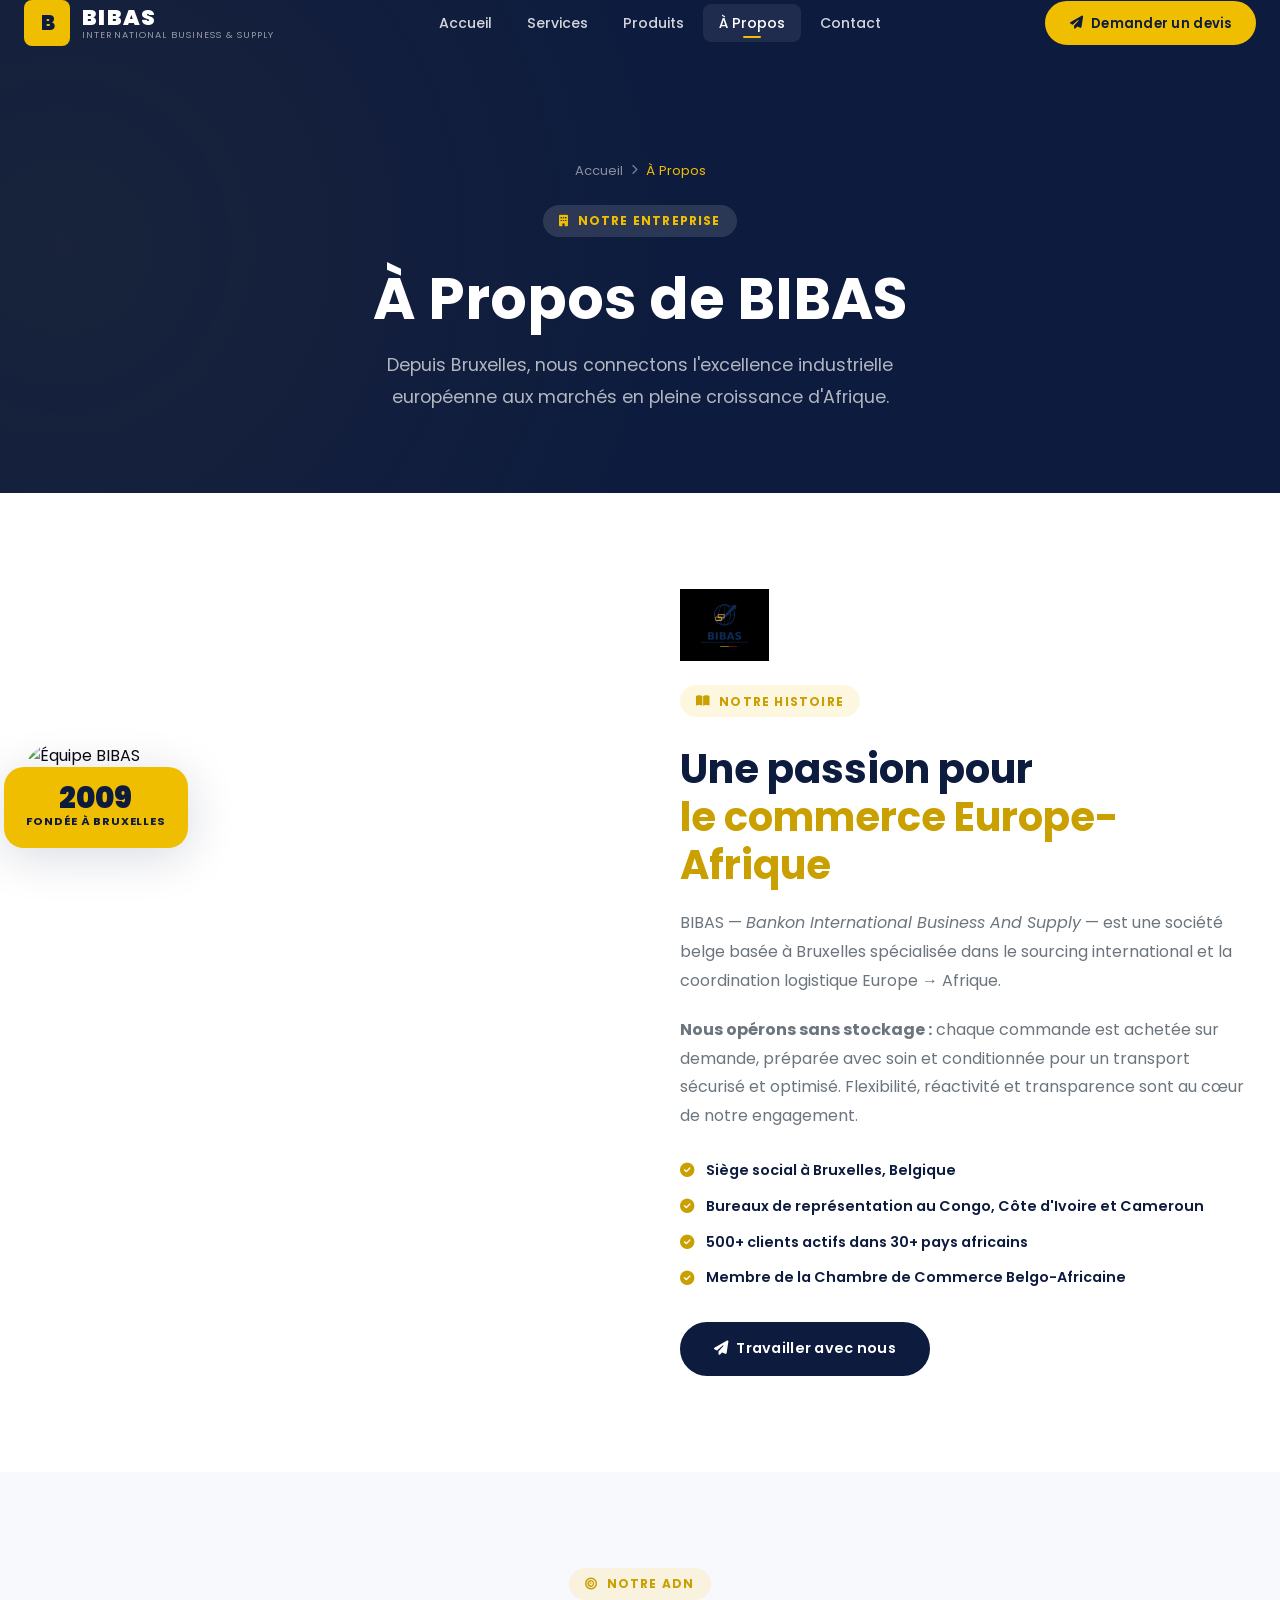
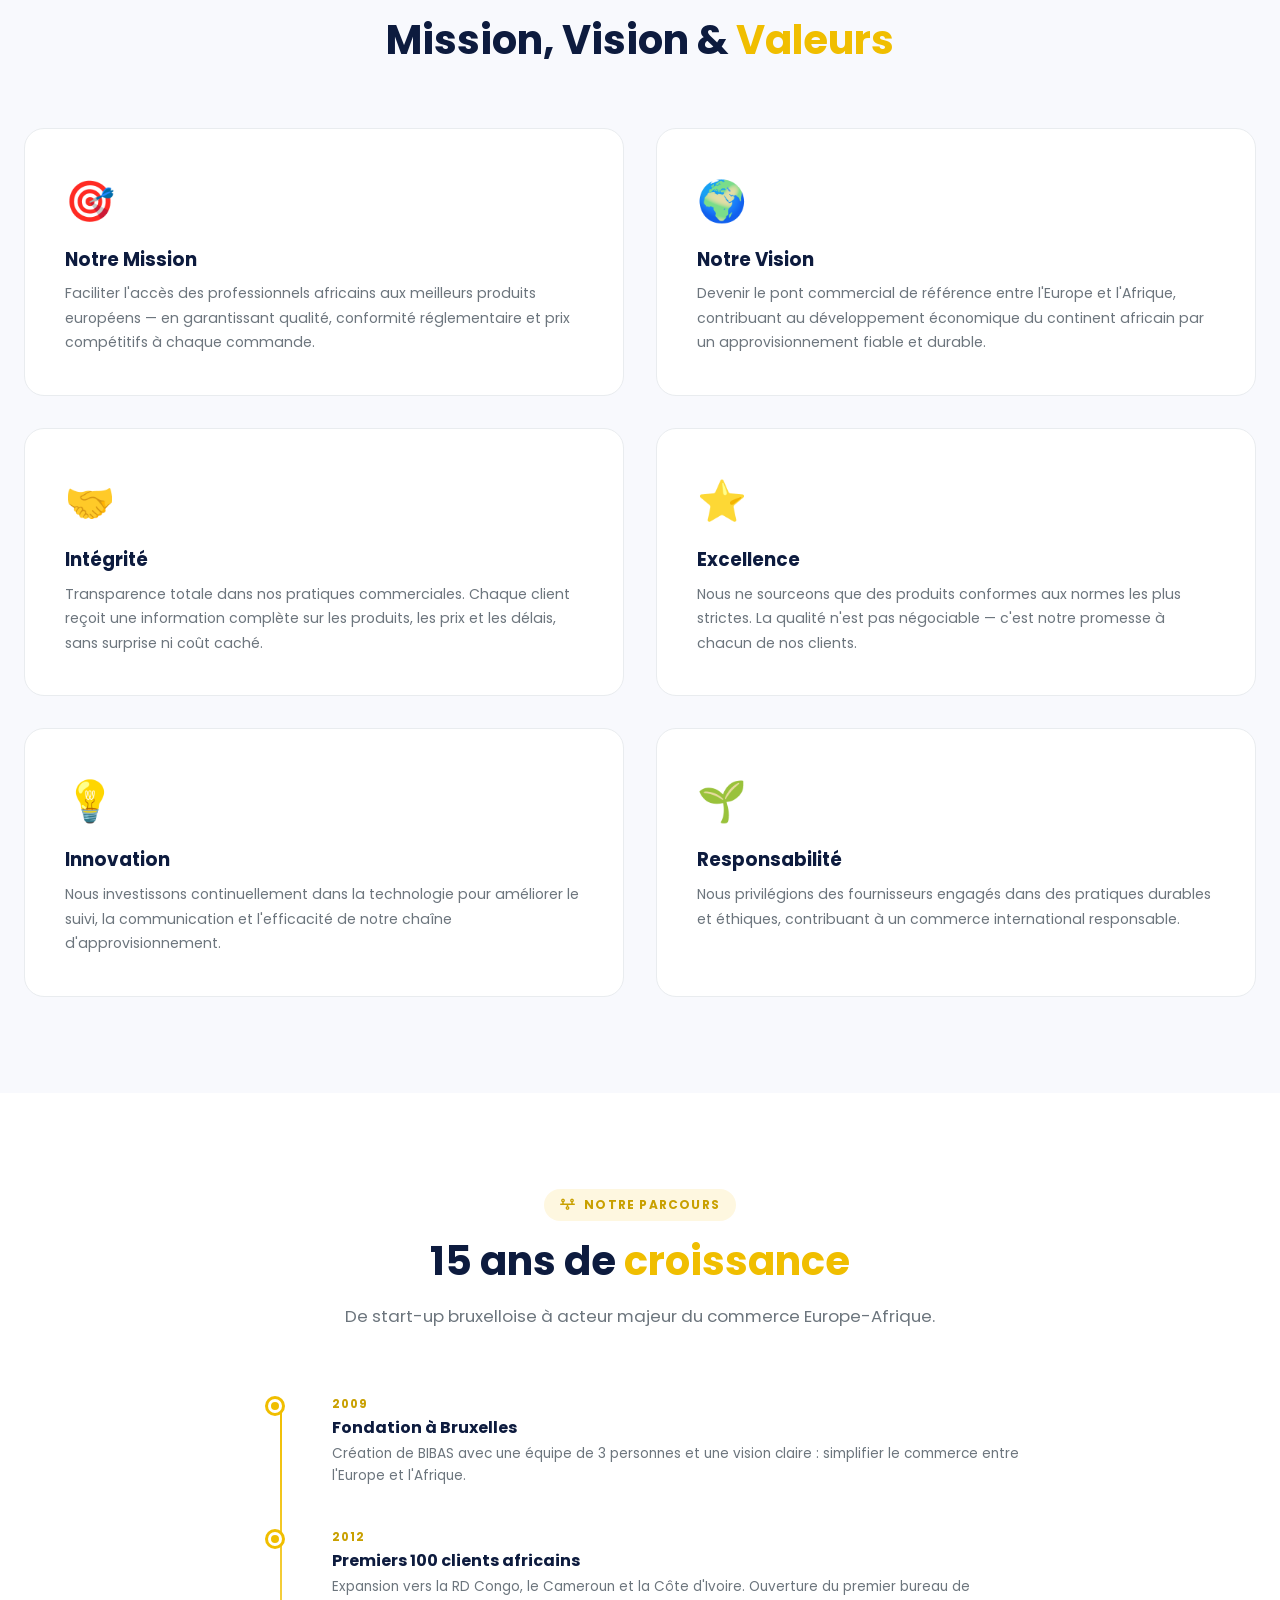
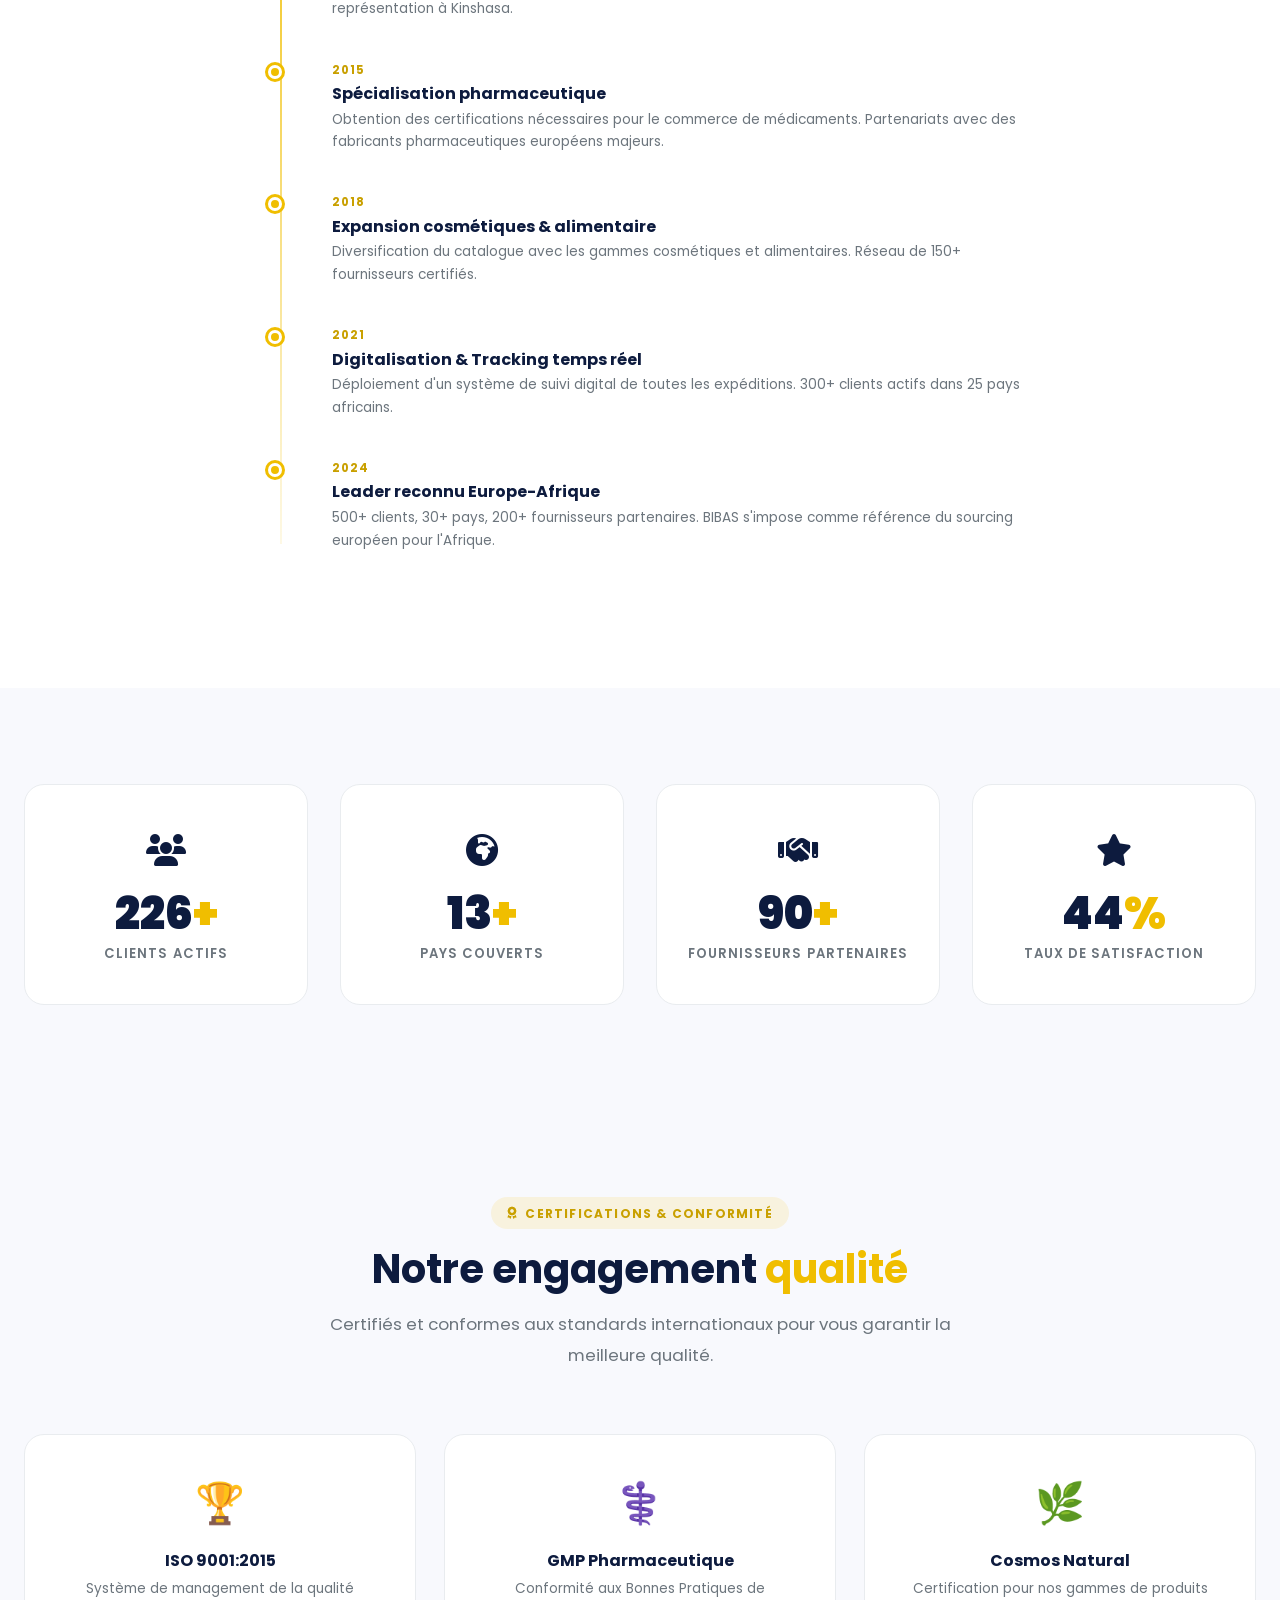
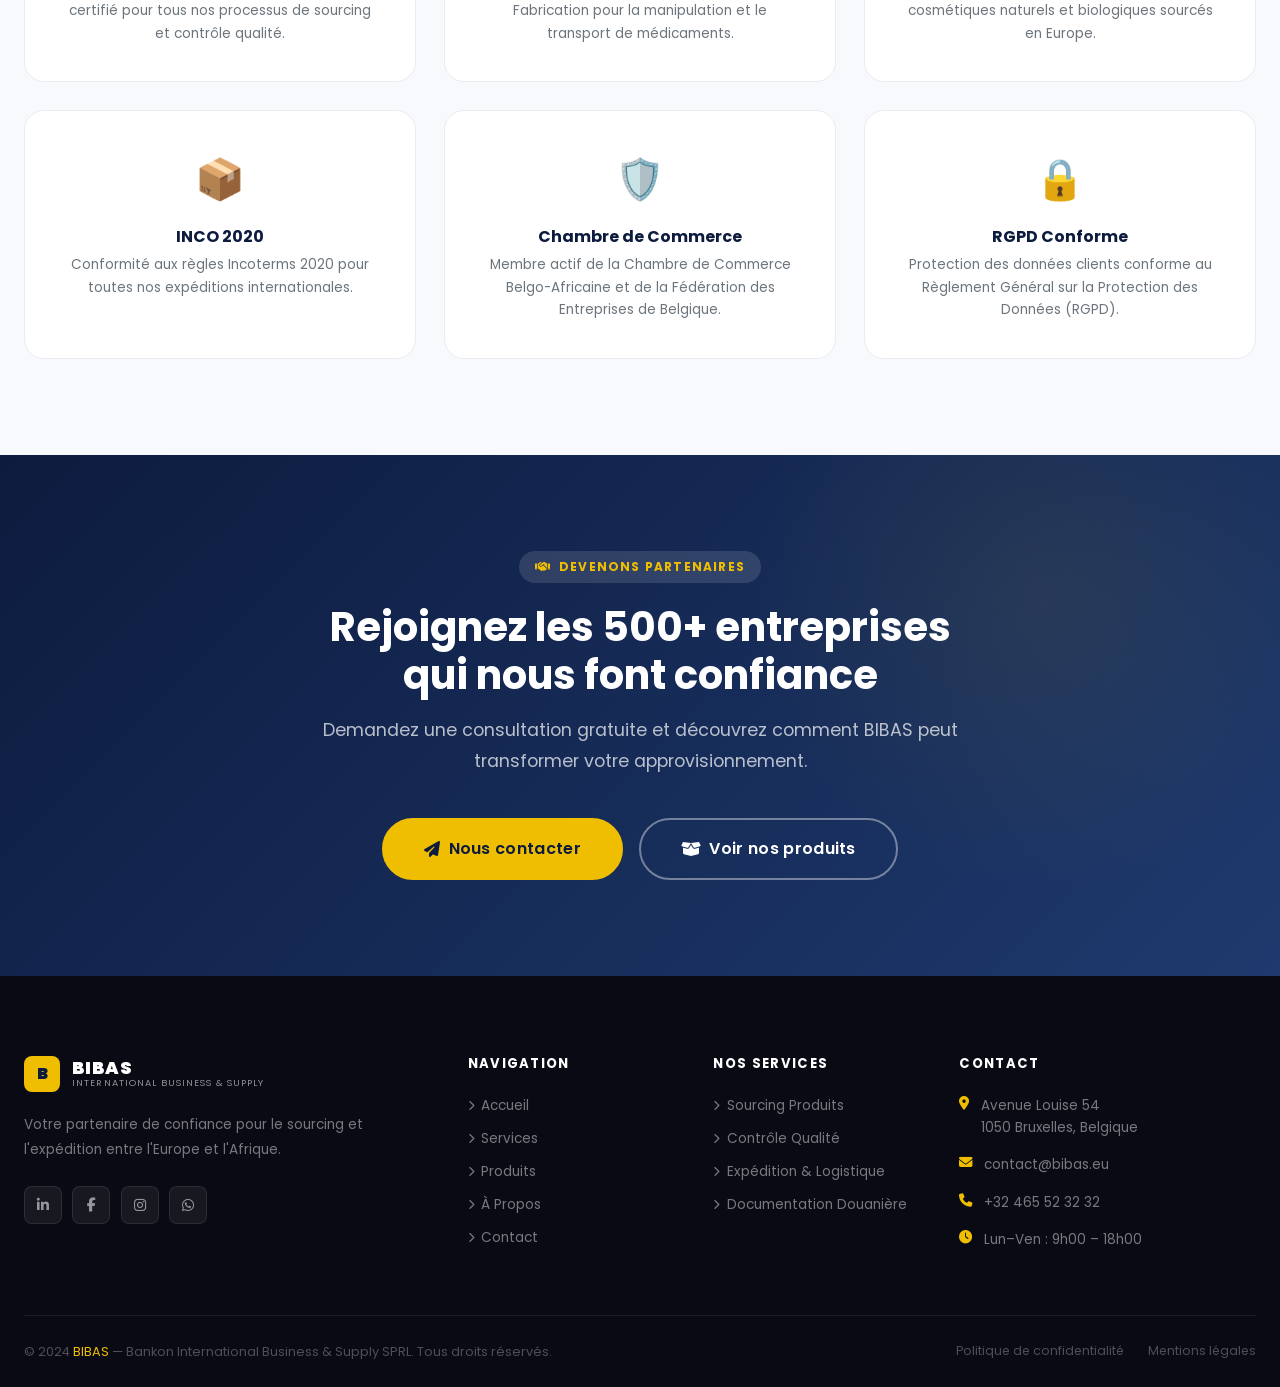
==== a-propos.html @ 417f0d72 "Initial commit" ====
﻿<!DOCTYPE html>
<html lang="fr">
<head>
  <meta charset="UTF-8">
  <meta name="viewport" content="width=device-width, initial-scale=1.0">
  <meta name="description" content="À propos de BIBAS — Notre histoire, notre mission et notre équipe basée à Bruxelles, Belgique.">
  <title>À Propos — BIBAS International Business & Supply</title>
  <link rel="preconnect" href="https://fonts.googleapis.com">
  <link rel="preconnect" href="https://fonts.gstatic.com" crossorigin>
  <link href="https://fonts.googleapis.com/css2?family=Poppins:wght@300;400;500;600;700;800;900&display=swap" rel="stylesheet">
  <link rel="stylesheet" href="https://cdnjs.cloudflare.com/ajax/libs/font-awesome/6.5.0/css/all.min.css">
  <link rel="stylesheet" href="css/style.css">
  <style>
    .timeline {
      position: relative;
      padding-left: 3rem;
      max-width: 760px;
      margin: 0 auto;
    }
    .timeline::before {
      content: '';
      position: absolute;
      left: 20px;
      top: 8px;
      bottom: 8px;
      width: 2px;
      background: linear-gradient(to bottom, var(--yellow), rgba(240,190,0,0.1));
    }
    .tl-item {
      position: relative;
      margin-bottom: 2.5rem;
      padding-left: 1.5rem;
    }
    .tl-dot {
      position: absolute;
      left: -2.5rem;
      top: 4px;
      width: 14px; height: 14px;
      background: var(--yellow);
      border: 3px solid var(--white);
      border-radius: 50%;
      box-shadow: 0 0 0 3px var(--yellow);
    }
    .tl-year {
      font-size: 0.72rem;
      font-weight: 700;
      text-transform: uppercase;
      letter-spacing: 0.1em;
      color: var(--yellow-dark);
      margin-bottom: 0.3rem;
    }
    .tl-item h4 { font-size: 1rem; margin-bottom: 0.35rem; }
    .tl-item p { font-size: 0.85rem; line-height: 1.65; }

    .mission-grid {
      display: grid;
      grid-template-columns: 1fr 1fr;
      gap: 2rem;
    }

    .mission-card {
      background: var(--white);
      border-radius: var(--radius-lg);
      padding: 2.5rem;
      border: 1.5px solid var(--gray-200);
      transition: var(--transition);
    }
    .mission-card:hover { transform: translateY(-5px); box-shadow: var(--shadow-md); border-color: transparent; }
    .mission-icon { font-size: 2.5rem; margin-bottom: 1rem; }
    .mission-card h3 { font-size: 1.15rem; margin-bottom: 0.65rem; }
    .mission-card p { font-size: 0.88rem; line-height: 1.75; }

    @media (max-width: 768px) {
      .mission-grid { grid-template-columns: 1fr; }
      .timeline { padding-left: 2rem; }
    }
  </style>
</head>
<body>

  <!-- HEADER -->
  <header class="header scrolled" id="header">
    <div class="container">
      <div class="header-inner">
        <a href="index.html" class="logo">
          <div class="logo-mark">B</div>
          <div class="logo-text">
            <span class="logo-name">BIBAS</span>
            <span class="logo-tagline">International Business & Supply</span>
          </div>
        </a>
        <nav class="nav">
          <a href="index.html" class="nav-link">Accueil</a>
          <a href="services.html" class="nav-link">Services</a>
          <a href="produits.html" class="nav-link">Produits</a>
          <a href="a-propos.html" class="nav-link active">À Propos</a>
          <a href="contact.html" class="nav-link">Contact</a>
        </nav>
        <div class="nav-actions">
          <a href="contact.html" class="btn btn-primary btn-sm"><i class="fa-solid fa-paper-plane"></i> Demander un devis</a>
          <button class="menu-toggle" id="menuToggle"><span></span><span></span><span></span></button>
        </div>
      </div>
    </div>
  </header>

  <div class="mobile-nav" id="mobileNav">
    <a href="index.html" class="nav-link">Accueil</a>
    <a href="services.html" class="nav-link">Services</a>
    <a href="produits.html" class="nav-link">Produits</a>
    <a href="a-propos.html" class="nav-link active">À Propos</a>
    <a href="contact.html" class="nav-link">Contact</a>
    <a href="contact.html" class="btn btn-primary"><i class="fa-solid fa-paper-plane"></i> Demander un devis</a>
  </div>

  <!-- PAGE HERO -->
  <section class="page-hero">
    <div class="page-hero-grad"></div>
    <div class="container">
      <div class="page-hero-content">
        <div class="breadcrumb">
          <a href="index.html">Accueil</a>
          <i class="fa-solid fa-chevron-right" style="font-size:0.65rem"></i>
          <span class="cur">À Propos</span>
        </div>
        <div class="section-tag light"><i class="fa-solid fa-building"></i> Notre entreprise</div>
        <h1 style="margin-top:0.75rem">À Propos de BIBAS</h1>
        <p class="lead">Depuis Bruxelles, nous connectons l'excellence industrielle européenne aux marchés en pleine croissance d'Afrique.</p>
      </div>
    </div>
  </section>

  <!-- ═══ STORY ════════════════════════════ -->
  <section class="section">
    <div class="container">
      <div class="about-story-grid">

        <div class="about-img-wrap fade-in" style="display:block">
          <img src="https://images.unsplash.com/photo-1600880292203-757bb62b4baf?w=800&q=80&auto=format&fit=crop" alt="Équipe BIBAS">
          <div class="about-badge">
            <div class="ab-val">2009</div>
            <div class="ab-lbl">Fondée à Bruxelles</div>
          </div>
        </div>

        <div>
          <img src="photo/logo_bibas_blue.jpeg" alt="Logo BIBAS" style="height:72px; width:auto; object-fit:contain; margin-bottom:1.5rem;">
          <div class="section-tag"><i class="fa-solid fa-book-open"></i> Notre Histoire</div>
          <h2 style="margin-top:0.75rem">Une passion pour<br><span style="color:var(--yellow-dark)">le commerce Europe-Afrique</span></h2>
          <p style="margin:1.25rem 0;">BIBAS — <em>Bankon International Business And Supply</em> — est une société belge basée à Bruxelles spécialisée dans le sourcing international et la coordination logistique Europe → Afrique.</p>
          <p style="margin-bottom:1.75rem;"><strong>Nous opérons sans stockage :</strong> chaque commande est achetée sur demande, préparée avec soin et conditionnée pour un transport sécurisé et optimisé. Flexibilité, réactivité et transparence sont au cœur de notre engagement.</p>

          <div class="about-checks">
            <div class="about-check"><i class="fa-solid fa-circle-check"></i> Siège social à Bruxelles, Belgique</div>
            <div class="about-check"><i class="fa-solid fa-circle-check"></i> Bureaux de représentation au Congo, Côte d'Ivoire et Cameroun</div>
            <div class="about-check"><i class="fa-solid fa-circle-check"></i> 500+ clients actifs dans 30+ pays africains</div>
            <div class="about-check"><i class="fa-solid fa-circle-check"></i> Membre de la Chambre de Commerce Belgo-Africaine</div>
          </div>

          <div style="margin-top:2rem">
            <a href="contact.html" class="btn btn-secondary">
              <i class="fa-solid fa-paper-plane"></i> Travailler avec nous
            </a>
          </div>
        </div>

      </div>
    </div>
  </section>

  <!-- ═══ MISSION / VISION / VALEURS ═══════ -->
  <section class="section bg-off-white">
    <div class="container">
      <div class="section-header">
        <div class="section-tag"><i class="fa-solid fa-bullseye"></i> Notre ADN</div>
        <h2 class="section-title">Mission, Vision & <span class="accent">Valeurs</span></h2>
      </div>

      <div class="mission-grid">
        <div class="mission-card fade-in">
          <div class="mission-icon">🎯</div>
          <h3>Notre Mission</h3>
          <p>Faciliter l'accès des professionnels africains aux meilleurs produits européens — en garantissant qualité, conformité réglementaire et prix compétitifs à chaque commande.</p>
        </div>
        <div class="mission-card fade-in fade-in-d1">
          <div class="mission-icon">🌍</div>
          <h3>Notre Vision</h3>
          <p>Devenir le pont commercial de référence entre l'Europe et l'Afrique, contribuant au développement économique du continent africain par un approvisionnement fiable et durable.</p>
        </div>
        <div class="mission-card fade-in">
          <div class="mission-icon">🤝</div>
          <h3>Intégrité</h3>
          <p>Transparence totale dans nos pratiques commerciales. Chaque client reçoit une information complète sur les produits, les prix et les délais, sans surprise ni coût caché.</p>
        </div>
        <div class="mission-card fade-in fade-in-d1">
          <div class="mission-icon">⭐</div>
          <h3>Excellence</h3>
          <p>Nous ne sourceons que des produits conformes aux normes les plus strictes. La qualité n'est pas négociable — c'est notre promesse à chacun de nos clients.</p>
        </div>
        <div class="mission-card fade-in">
          <div class="mission-icon">💡</div>
          <h3>Innovation</h3>
          <p>Nous investissons continuellement dans la technologie pour améliorer le suivi, la communication et l'efficacité de notre chaîne d'approvisionnement.</p>
        </div>
        <div class="mission-card fade-in fade-in-d1">
          <div class="mission-icon">🌱</div>
          <h3>Responsabilité</h3>
          <p>Nous privilégions des fournisseurs engagés dans des pratiques durables et éthiques, contribuant à un commerce international responsable.</p>
        </div>
      </div>
    </div>
  </section>

  <!-- ═══ TIMELINE ══════════════════════════ -->
  <section class="section">
    <div class="container">
      <div class="section-header">
        <div class="section-tag"><i class="fa-solid fa-timeline"></i> Notre Parcours</div>
        <h2 class="section-title">15 ans de <span class="accent">croissance</span></h2>
        <p class="section-desc">De start-up bruxelloise à acteur majeur du commerce Europe-Afrique.</p>
      </div>

      <div class="timeline">
        <div class="tl-item fade-in">
          <div class="tl-dot"></div>
          <div class="tl-year">2009</div>
          <h4>Fondation à Bruxelles</h4>
          <p>Création de BIBAS avec une équipe de 3 personnes et une vision claire : simplifier le commerce entre l'Europe et l'Afrique.</p>
        </div>
        <div class="tl-item fade-in">
          <div class="tl-dot"></div>
          <div class="tl-year">2012</div>
          <h4>Premiers 100 clients africains</h4>
          <p>Expansion vers la RD Congo, le Cameroun et la Côte d'Ivoire. Ouverture du premier bureau de représentation à Kinshasa.</p>
        </div>
        <div class="tl-item fade-in">
          <div class="tl-dot"></div>
          <div class="tl-year">2015</div>
          <h4>Spécialisation pharmaceutique</h4>
          <p>Obtention des certifications nécessaires pour le commerce de médicaments. Partenariats avec des fabricants pharmaceutiques européens majeurs.</p>
        </div>
        <div class="tl-item fade-in">
          <div class="tl-dot"></div>
          <div class="tl-year">2018</div>
          <h4>Expansion cosmétiques & alimentaire</h4>
          <p>Diversification du catalogue avec les gammes cosmétiques et alimentaires. Réseau de 150+ fournisseurs certifiés.</p>
        </div>
        <div class="tl-item fade-in">
          <div class="tl-dot"></div>
          <div class="tl-year">2021</div>
          <h4>Digitalisation & Tracking temps réel</h4>
          <p>Déploiement d'un système de suivi digital de toutes les expéditions. 300+ clients actifs dans 25 pays africains.</p>
        </div>
        <div class="tl-item fade-in">
          <div class="tl-dot"></div>
          <div class="tl-year">2024</div>
          <h4>Leader reconnu Europe-Afrique</h4>
          <p>500+ clients, 30+ pays, 200+ fournisseurs partenaires. BIBAS s'impose comme référence du sourcing européen pour l'Afrique.</p>
        </div>
      </div>
    </div>
  </section>

  <!-- ═══ STATS ═════════════════════════════ -->
  <section class="section stats-section">
    <div class="container">
      <div class="stats-grid">
        <div class="stat-card fade-in">
          <div class="stat-icon"><i class="fa-solid fa-users"></i></div>
          <div class="stat-number"><span class="count-up" data-count="500">0</span><span class="plus">+</span></div>
          <div class="stat-label">Clients actifs</div>
        </div>
        <div class="stat-card fade-in fade-in-d1">
          <div class="stat-icon"><i class="fa-solid fa-globe-africa"></i></div>
          <div class="stat-number"><span class="count-up" data-count="30">0</span><span class="plus">+</span></div>
          <div class="stat-label">Pays couverts</div>
        </div>
        <div class="stat-card fade-in fade-in-d2">
          <div class="stat-icon"><i class="fa-solid fa-handshake"></i></div>
          <div class="stat-number"><span class="count-up" data-count="200">0</span><span class="plus">+</span></div>
          <div class="stat-label">Fournisseurs partenaires</div>
        </div>
        <div class="stat-card fade-in fade-in-d3">
          <div class="stat-icon"><i class="fa-solid fa-star"></i></div>
          <div class="stat-number"><span class="count-up" data-count="98">0</span><span class="plus">%</span></div>
          <div class="stat-label">Taux de satisfaction</div>
        </div>
      </div>
    </div>
  </section>

  <!-- ═══ CERTIFICATIONS ════════════════════ -->
  <section class="section bg-off-white">
    <div class="container">
      <div class="section-header">
        <div class="section-tag"><i class="fa-solid fa-award"></i> Certifications & Conformité</div>
        <h2 class="section-title">Notre engagement <span class="accent">qualité</span></h2>
        <p class="section-desc">Certifiés et conformes aux standards internationaux pour vous garantir la meilleure qualité.</p>
      </div>

      <div class="values-grid">
        <div class="value-card fade-in">
          <div class="value-icon">🏆</div>
          <h4>ISO 9001:2015</h4>
          <p>Système de management de la qualité certifié pour tous nos processus de sourcing et contrôle qualité.</p>
        </div>
        <div class="value-card fade-in fade-in-d1">
          <div class="value-icon">⚕️</div>
          <h4>GMP Pharmaceutique</h4>
          <p>Conformité aux Bonnes Pratiques de Fabrication pour la manipulation et le transport de médicaments.</p>
        </div>
        <div class="value-card fade-in fade-in-d2">
          <div class="value-icon">🌿</div>
          <h4>Cosmos Natural</h4>
          <p>Certification pour nos gammes de produits cosmétiques naturels et biologiques sourcés en Europe.</p>
        </div>
        <div class="value-card fade-in">
          <div class="value-icon">📦</div>
          <h4>INCO 2020</h4>
          <p>Conformité aux règles Incoterms 2020 pour toutes nos expéditions internationales.</p>
        </div>
        <div class="value-card fade-in fade-in-d1">
          <div class="value-icon">🛡️</div>
          <h4>Chambre de Commerce</h4>
          <p>Membre actif de la Chambre de Commerce Belgo-Africaine et de la Fédération des Entreprises de Belgique.</p>
        </div>
        <div class="value-card fade-in fade-in-d2">
          <div class="value-icon">🔒</div>
          <h4>RGPD Conforme</h4>
          <p>Protection des données clients conforme au Règlement Général sur la Protection des Données (RGPD).</p>
        </div>
      </div>
    </div>
  </section>

  <!-- ═══ CTA ════════════════════════════════ -->
  <section class="section cta-section">
    <div class="container">
      <div class="cta-content">
        <div class="section-tag light" style="margin:0 auto 1.25rem"><i class="fa-solid fa-handshake"></i> Devenons partenaires</div>
        <h2>Rejoignez les 500+ entreprises<br>qui nous font confiance</h2>
        <p>Demandez une consultation gratuite et découvrez comment BIBAS peut transformer votre approvisionnement.</p>
        <div class="cta-actions">
          <a href="contact.html" class="btn btn-primary btn-lg"><i class="fa-solid fa-paper-plane"></i> Nous contacter</a>
          <a href="produits.html" class="btn btn-outline btn-lg"><i class="fa-solid fa-box-open"></i> Voir nos produits</a>
        </div>
      </div>
    </div>
  </section>

  <!-- FOOTER -->
  <footer class="footer">
    <div class="container">
      <div class="footer-grid">
        <div class="footer-brand">
          <a href="index.html" class="logo">
            <div class="logo-mark" style="width:36px; height:36px; font-size:1rem;">B</div>
            <div class="logo-text">
              <span class="logo-name" style="font-size:1.1rem">BIBAS</span>
              <span class="logo-tagline">International Business & Supply</span>
            </div>
          </a>
          <p>Votre partenaire de confiance pour le sourcing et l'expédition entre l'Europe et l'Afrique.</p>
          <div class="f-socials">
            <a href="#" class="f-soc-link"><i class="fab fa-linkedin-in"></i></a>
            <a href="#" class="f-soc-link"><i class="fab fa-facebook-f"></i></a>
            <a href="#" class="f-soc-link"><i class="fab fa-instagram"></i></a>
            <a href="#" class="f-soc-link"><i class="fab fa-whatsapp"></i></a>
          </div>
        </div>
        <div class="footer-col">
          <h5>Navigation</h5>
          <div class="f-links">
            <a href="index.html"><i class="fa-solid fa-chevron-right" style="font-size:0.65rem"></i> Accueil</a>
            <a href="services.html"><i class="fa-solid fa-chevron-right" style="font-size:0.65rem"></i> Services</a>
            <a href="produits.html"><i class="fa-solid fa-chevron-right" style="font-size:0.65rem"></i> Produits</a>
            <a href="a-propos.html"><i class="fa-solid fa-chevron-right" style="font-size:0.65rem"></i> À Propos</a>
            <a href="contact.html"><i class="fa-solid fa-chevron-right" style="font-size:0.65rem"></i> Contact</a>
          </div>
        </div>
        <div class="footer-col">
          <h5>Nos Services</h5>
          <div class="f-links">
            <a href="services.html"><i class="fa-solid fa-chevron-right" style="font-size:0.65rem"></i> Sourcing Produits</a>
            <a href="services.html"><i class="fa-solid fa-chevron-right" style="font-size:0.65rem"></i> Contrôle Qualité</a>
            <a href="services.html"><i class="fa-solid fa-chevron-right" style="font-size:0.65rem"></i> Expédition & Logistique</a>
            <a href="services.html"><i class="fa-solid fa-chevron-right" style="font-size:0.65rem"></i> Documentation Douanière</a>
          </div>
        </div>
        <div class="footer-col">
          <h5>Contact</h5>
          <div class="f-contact-item"><i class="fa-solid fa-location-dot fi"></i><span>Avenue Louise 54<br>1050 Bruxelles, Belgique</span></div>
          <div class="f-contact-item"><i class="fa-solid fa-envelope fi"></i><span>contact@bibas.eu</span></div>
          <div class="f-contact-item"><i class="fa-solid fa-phone fi"></i><span>+32 465 52 32 32</span></div>
          <div class="f-contact-item"><i class="fa-solid fa-clock fi"></i><span>Lun–Ven : 9h00 – 18h00</span></div>
        </div>
      </div>
      <div class="footer-bottom">
        <p class="f-copy">&copy; 2024 <a href="index.html">BIBAS</a> — Bankon International Business & Supply SPRL. Tous droits réservés.</p>
        <div class="f-legal">
          <a href="#">Politique de confidentialité</a>
          <a href="#">Mentions légales</a>
        </div>
      </div>
    </div>
  </footer>

  <button class="scroll-top" id="scrollTop"><i class="fa-solid fa-chevron-up"></i></button>
  <script src="js/main.js"></script>
</body>
</html>
---- css/style.css ----
/* ============================================
   BIBAS - Bankon International Business & Supply
   Styles principaux
============================================ */

@import url('https://fonts.googleapis.com/css2?family=Poppins:wght@300;400;500;600;700;800;900&display=swap');

/* === Variables CSS === */
:root {
  --navy: #0D1B3E;
  --navy-light: #162952;
  --navy-mid: #1e3a6e;
  --yellow: #F0BE00;
  --yellow-light: #FFD000;
  --yellow-dark: #C9A000;
  --white: #FFFFFF;
  --off-white: #F8F9FD;
  --black: #0A0A14;
  --gray-100: #F8F9FA;
  --gray-200: #E9ECEF;
  --gray-400: #CED4DA;
  --gray-600: #6C757D;
  --gray-800: #343A40;

  --font: 'Poppins', sans-serif;

  --shadow-xs: 0 1px 4px rgba(13,27,62,0.06);
  --shadow-sm: 0 2px 12px rgba(13,27,62,0.09);
  --shadow-md: 0 4px 24px rgba(13,27,62,0.12);
  --shadow-lg: 0 8px 48px rgba(13,27,62,0.16);
  --shadow-xl: 0 16px 64px rgba(13,27,62,0.22);

  --radius-xs: 4px;
  --radius-sm: 8px;
  --radius-md: 12px;
  --radius-lg: 20px;
  --radius-xl: 32px;
  --radius-full: 9999px;

  --transition: all 0.3s ease;
  --transition-fast: all 0.18s ease;

  --header-height: 80px;
  --container-max: 1280px;
  --pad: 1.5rem;
}

/* === Reset === */
*, *::before, *::after { box-sizing: border-box; margin: 0; padding: 0; }

html { scroll-behavior: smooth; font-size: 16px; }

body {
  font-family: var(--font);
  color: var(--black);
  background: var(--white);
  line-height: 1.6;
  overflow-x: hidden;
}

img { max-width: 100%; height: auto; display: block; }
a { text-decoration: none; color: inherit; transition: var(--transition-fast); }
ul, ol { list-style: none; }
button { cursor: pointer; border: none; background: none; font-family: var(--font); }
input, textarea, select { font-family: var(--font); }

/* === Container === */
.container {
  width: 100%;
  max-width: var(--container-max);
  margin: 0 auto;
  padding: 0 var(--pad);
}

/* === Typography === */
h1, h2, h3, h4, h5, h6 { font-weight: 700; line-height: 1.2; color: var(--navy); }
h1 { font-size: clamp(2rem, 5vw, 3.6rem); }
h2 { font-size: clamp(1.6rem, 3.5vw, 2.5rem); }
h3 { font-size: clamp(1.1rem, 2.5vw, 1.4rem); }
h4 { font-size: 1.1rem; }
p { color: var(--gray-600); line-height: 1.8; }

.text-white { color: var(--white) !important; }
.text-yellow { color: var(--yellow) !important; }
.text-navy { color: var(--navy) !important; }
.text-center { text-align: center; }

/* === Buttons === */
.btn {
  display: inline-flex;
  align-items: center;
  gap: 0.5rem;
  padding: 0.85rem 2rem;
  border-radius: var(--radius-full);
  font-size: 0.9rem;
  font-weight: 600;
  letter-spacing: 0.02em;
  transition: var(--transition);
  white-space: nowrap;
  cursor: pointer;
  border: 2px solid transparent;
}

.btn-primary {
  background: var(--yellow);
  color: var(--navy);
  border-color: var(--yellow);
}
.btn-primary:hover {
  background: var(--yellow-light);
  border-color: var(--yellow-light);
  transform: translateY(-2px);
  box-shadow: 0 8px 24px rgba(240, 190, 0, 0.35);
}

.btn-secondary {
  background: var(--navy);
  color: var(--white);
  border-color: var(--navy);
}
.btn-secondary:hover {
  background: var(--navy-mid);
  border-color: var(--navy-mid);
  transform: translateY(-2px);
  box-shadow: 0 8px 24px rgba(13, 27, 62, 0.3);
}

.btn-outline {
  background: transparent;
  color: var(--white);
  border-color: rgba(255,255,255,0.4);
}
.btn-outline:hover {
  background: rgba(255,255,255,0.1);
  border-color: var(--white);
}

.btn-outline-yellow {
  background: transparent;
  color: var(--yellow);
  border-color: var(--yellow);
}
.btn-outline-yellow:hover {
  background: var(--yellow);
  color: var(--navy);
}

.btn-lg { padding: 1rem 2.5rem; font-size: 1rem; }
.btn-sm { padding: 0.6rem 1.4rem; font-size: 0.82rem; }

/* === Sections === */
.section { padding: 6rem 0; }
.section-sm { padding: 4rem 0; }
.section-lg { padding: 8rem 0; }

.section-header {
  text-align: center;
  max-width: 680px;
  margin: 0 auto 4rem;
}

.section-tag {
  display: inline-flex;
  align-items: center;
  gap: 0.5rem;
  background: rgba(240,190,0,0.12);
  color: var(--yellow-dark);
  padding: 0.4rem 1rem;
  border-radius: var(--radius-full);
  font-size: 0.75rem;
  font-weight: 700;
  text-transform: uppercase;
  letter-spacing: 0.1em;
  margin-bottom: 1rem;
}

.section-tag.light {
  background: rgba(255,255,255,0.12);
  color: var(--yellow);
}

.section-title { margin-bottom: 1rem; }
.section-title .accent { color: var(--yellow); }
.section-desc { font-size: 1.05rem; }

/* ============================================
   HEADER
============================================ */

.header {
  position: fixed;
  top: 0; left: 0; right: 0;
  z-index: 1000;
  height: var(--header-height);
  transition: var(--transition);
}

.header-inner {
  height: 100%;
  display: flex;
  align-items: center;
  justify-content: space-between;
  gap: 2rem;
}

.header.transparent { background: transparent; }

.header.scrolled {
  background: var(--navy);
  box-shadow: 0 2px 24px rgba(0,0,0,0.25);
}

/* Logo */
.logo {
  display: flex;
  align-items: center;
  gap: 0.75rem;
  flex-shrink: 0;
}

.logo-img {
  height: 44px;
  width: auto;
  object-fit: contain;
}

.logo-mark {
  width: 46px;
  height: 46px;
  background: var(--yellow);
  border-radius: var(--radius-sm);
  display: flex;
  align-items: center;
  justify-content: center;
  font-size: 1.3rem;
  font-weight: 900;
  color: var(--navy);
  letter-spacing: -0.05em;
  flex-shrink: 0;
}

.logo-text { display: flex; flex-direction: column; line-height: 1.1; }
.logo-name { font-size: 1.35rem; font-weight: 900; color: var(--white); letter-spacing: 0.06em; }
.logo-tagline { font-size: 0.58rem; font-weight: 400; color: rgba(255,255,255,0.55); text-transform: uppercase; letter-spacing: 0.12em; }

/* Nav */
.nav {
  display: flex;
  align-items: center;
  gap: 0.2rem;
}

.nav-link {
  padding: 0.5rem 1rem;
  color: rgba(255,255,255,0.82);
  font-size: 0.88rem;
  font-weight: 500;
  border-radius: var(--radius-sm);
  transition: var(--transition-fast);
  position: relative;
}

.nav-link:hover,
.nav-link.active {
  color: var(--white);
  background: rgba(255,255,255,0.08);
}

.nav-link.active::after {
  content: '';
  position: absolute;
  bottom: 4px;
  left: 50%;
  transform: translateX(-50%);
  width: 18px;
  height: 2px;
  background: var(--yellow);
  border-radius: 2px;
}

.nav-actions { display: flex; align-items: center; gap: 1rem; }

/* Hamburger */
.menu-toggle {
  display: none;
  flex-direction: column;
  gap: 5px;
  width: 32px;
  cursor: pointer;
  padding: 4px;
  background: none;
  border: none;
}
.menu-toggle span {
  display: block;
  height: 2px;
  background: var(--white);
  border-radius: 2px;
  transition: var(--transition);
  transform-origin: center;
}
.menu-toggle.open span:nth-child(1) { transform: rotate(45deg) translate(5px, 5px); }
.menu-toggle.open span:nth-child(2) { opacity: 0; }
.menu-toggle.open span:nth-child(3) { transform: rotate(-45deg) translate(5px, -5px); }

/* Mobile nav */
.mobile-nav {
  display: none;
  position: fixed;
  top: var(--header-height);
  left: 0; right: 0;
  background: var(--navy);
  padding: 1.5rem;
  z-index: 999;
  flex-direction: column;
  gap: 0.4rem;
  border-top: 1px solid rgba(255,255,255,0.08);
  box-shadow: 0 12px 40px rgba(0,0,0,0.4);
}
.mobile-nav.open { display: flex; }
.mobile-nav .nav-link { padding: 0.9rem 1rem; font-size: 1rem; }
.mobile-nav .btn { margin-top: 0.5rem; justify-content: center; }

/* ============================================
   HERO — Accueil
============================================ */

.hero {
  position: relative;
  min-height: 100vh;
  display: flex;
  align-items: center;
  background: var(--navy);
  overflow: hidden;
}

.hero-bg {
  position: absolute;
  inset: 0;
  background-image: url('https://images.unsplash.com/photo-1521791136064-7986c2920216?w=1920&q=80&auto=format&fit=crop');
  background-size: cover;
  background-position: center;
  opacity: 0.12;
}

.hero-gradient {
  position: absolute;
  inset: 0;
  background:
    radial-gradient(circle at 15% 60%, rgba(240,190,0,0.07) 0%, transparent 50%),
    radial-gradient(circle at 85% 25%, rgba(30,58,110,0.6) 0%, transparent 55%),
    linear-gradient(135deg, rgba(13,27,62,0.95) 0%, rgba(13,27,62,0.7) 100%);
}

.hero-content {
  position: relative;
  z-index: 1;
  width: 100%;
  padding: calc(var(--header-height) + 4rem) 0 6rem;
}

.hero-grid {
  display: grid;
  grid-template-columns: 1fr 1fr;
  gap: 5rem;
  align-items: center;
}

.hero-badge {
  display: inline-flex;
  align-items: center;
  gap: 0.5rem;
  background: rgba(240,190,0,0.12);
  border: 1px solid rgba(240,190,0,0.25);
  color: var(--yellow);
  padding: 0.5rem 1.2rem;
  border-radius: var(--radius-full);
  font-size: 0.75rem;
  font-weight: 700;
  text-transform: uppercase;
  letter-spacing: 0.1em;
  margin-bottom: 1.75rem;
}

.hero-badge .dot {
  width: 7px; height: 7px;
  background: var(--yellow);
  border-radius: 50%;
  animation: blink 2s infinite;
}

@keyframes blink {
  0%, 100% { opacity: 1; }
  50% { opacity: 0.3; }
}

.hero-title {
  font-size: clamp(2.2rem, 5vw, 3.8rem);
  font-weight: 900;
  color: var(--white);
  line-height: 1.1;
  margin-bottom: 1.5rem;
}

.hero-title .accent { color: var(--yellow); }

.hero-desc {
  font-size: 1.1rem;
  color: rgba(255,255,255,0.72);
  line-height: 1.85;
  margin-bottom: 2.5rem;
  max-width: 500px;
}

.hero-actions { display: flex; gap: 1rem; flex-wrap: wrap; }

.hero-stats {
  display: flex;
  gap: 2.5rem;
  margin-top: 3.5rem;
  padding-top: 2.5rem;
  border-top: 1px solid rgba(255,255,255,0.1);
}

.stat-val {
  font-size: 2rem;
  font-weight: 900;
  color: var(--yellow);
  line-height: 1;
  margin-bottom: 0.25rem;
}

.stat-lbl {
  font-size: 0.78rem;
  color: rgba(255,255,255,0.55);
  text-transform: uppercase;
  letter-spacing: 0.07em;
  font-weight: 500;
}

/* Hero visuel */
.hero-visual {
  position: relative;
  display: flex;
  justify-content: center;
  align-items: center;
}

.hero-img-wrap {
  position: relative;
  width: 100%;
  max-width: 480px;
  border-radius: var(--radius-xl);
}

.hero-img-wrap img {
  width: 100%;
  height: 520px;
  object-fit: cover;
  border-radius: var(--radius-xl);
  border: 3px solid rgba(255,255,255,0.08);
}

.hero-img-overlay {
  position: absolute;
  inset: 0;
  background: linear-gradient(135deg, rgba(13,27,62,0.35) 0%, transparent 70%);
  border-radius: var(--radius-xl);
}

.float-card {
  position: absolute;
  background: var(--white);
  border-radius: var(--radius-md);
  padding: 0.85rem 1.1rem;
  box-shadow: var(--shadow-xl);
  display: flex;
  align-items: center;
  gap: 0.75rem;
  white-space: nowrap;
  animation: float 6s ease-in-out infinite;
}

.float-card.c1 { bottom: -16px; left: -32px; animation-delay: 0s; }
.float-card.c2 { top: 40px; right: -32px; animation-delay: 3s; }
.float-card.c3 { bottom: 120px; right: -36px; animation-delay: 1.5s; }

@keyframes float {
  0%, 100% { transform: translateY(0); }
  50% { transform: translateY(-8px); }
}

.fc-icon {
  width: 40px; height: 40px;
  border-radius: var(--radius-sm);
  display: flex;
  align-items: center;
  justify-content: center;
  font-size: 1.1rem;
  flex-shrink: 0;
}
.fc-icon.y { background: rgba(240,190,0,0.15); }
.fc-icon.n { background: rgba(13,27,62,0.1); }
.fc-icon.g { background: rgba(22,168,90,0.1); color: #16a85a; }

.fc-info strong { display: block; font-size: 0.88rem; font-weight: 700; color: var(--navy); line-height: 1; margin-bottom: 0.2rem; }
.fc-info span { font-size: 0.73rem; color: var(--gray-600); }

/* ============================================
   REGIONS STRIP
============================================ */

.regions-strip {
  background: var(--navy);
  border-top: 1px solid rgba(255,255,255,0.06);
  padding: 1.75rem 0;
  overflow: hidden;
}

.regions-label {
  font-size: 0.72rem;
  font-weight: 700;
  color: rgba(255,255,255,0.35);
  text-transform: uppercase;
  letter-spacing: 0.12em;
  flex-shrink: 0;
}

.regions-inner {
  display: flex;
  align-items: center;
  gap: 1rem;
  justify-content: center;
  flex-wrap: wrap;
}

.r-badge {
  display: flex;
  align-items: center;
  gap: 0.4rem;
  background: rgba(255,255,255,0.07);
  border: 1px solid rgba(255,255,255,0.1);
  border-radius: var(--radius-full);
  padding: 0.35rem 1rem;
  font-size: 0.82rem;
  font-weight: 500;
  color: rgba(255,255,255,0.75);
  transition: var(--transition-fast);
}

.r-badge:hover {
  background: rgba(240,190,0,0.12);
  border-color: rgba(240,190,0,0.3);
  color: var(--yellow);
}

.r-sep { color: rgba(255,255,255,0.15); font-size: 1.2rem; }

/* ============================================
   SERVICES CARDS
============================================ */

.services-grid {
  display: grid;
  grid-template-columns: repeat(3, 1fr);
  gap: 1.75rem;
}

.svc-card {
  background: var(--white);
  border-radius: var(--radius-lg);
  padding: 2.25rem;
  border: 1.5px solid var(--gray-200);
  transition: var(--transition);
  position: relative;
  overflow: hidden;
}

.svc-card::after {
  content: '';
  position: absolute;
  top: 0; left: 0; right: 0;
  height: 3px;
  background: var(--yellow);
  transform: scaleX(0);
  transform-origin: left;
  transition: var(--transition);
}

.svc-card:hover {
  transform: translateY(-8px);
  box-shadow: var(--shadow-lg);
  border-color: transparent;
}

.svc-card:hover::after { transform: scaleX(1); }

.svc-icon {
  width: 60px; height: 60px;
  background: rgba(13,27,62,0.06);
  border-radius: var(--radius-md);
  display: flex;
  align-items: center;
  justify-content: center;
  font-size: 1.5rem;
  margin-bottom: 1.5rem;
  color: var(--navy);
  transition: var(--transition);
}

.svc-card:hover .svc-icon {
  background: var(--navy);
  color: var(--yellow);
}

.svc-card h3 { font-size: 1.1rem; margin-bottom: 0.65rem; }
.svc-card p { font-size: 0.88rem; line-height: 1.7; margin-bottom: 1.25rem; }

.svc-link {
  display: inline-flex;
  align-items: center;
  gap: 0.4rem;
  font-size: 0.82rem;
  font-weight: 700;
  color: var(--navy);
  text-transform: uppercase;
  letter-spacing: 0.06em;
  transition: var(--transition-fast);
}
.svc-link:hover { color: var(--yellow-dark); gap: 0.7rem; }

/* ============================================
   PRODUCTS
============================================ */

.products-tabs {
  display: flex;
  justify-content: center;
  gap: 0.65rem;
  margin-bottom: 2.75rem;
  flex-wrap: wrap;
}

.tab-btn {
  padding: 0.65rem 1.5rem;
  border-radius: var(--radius-full);
  border: 2px solid var(--gray-200);
  font-size: 0.85rem;
  font-weight: 600;
  color: var(--gray-600);
  background: var(--white);
  transition: var(--transition-fast);
  cursor: pointer;
}

.tab-btn:hover { border-color: var(--navy); color: var(--navy); }

.tab-btn.active {
  border-color: var(--navy);
  background: var(--navy);
  color: var(--white);
  box-shadow: 0 4px 14px rgba(13,27,62,0.22);
}

.products-grid {
  display: grid;
  grid-template-columns: repeat(4, 1fr);
  gap: 1.5rem;
}

.prod-card {
  background: var(--white);
  border-radius: var(--radius-lg);
  overflow: hidden;
  border: 1.5px solid var(--gray-200);
  transition: var(--transition);
}

.prod-card:hover {
  transform: translateY(-6px);
  box-shadow: var(--shadow-md);
  border-color: transparent;
}

.prod-img {
  position: relative;
  height: 210px;
  overflow: hidden;
  background: var(--gray-100);
}

.prod-img img {
  width: 100%; height: 100%;
  object-fit: cover;
  transition: transform 0.5s ease;
}

.prod-card:hover .prod-img img { transform: scale(1.07); }

.prod-badge {
  position: absolute;
  top: 10px; left: 10px;
  font-size: 0.68rem;
  font-weight: 700;
  padding: 0.28rem 0.8rem;
  border-radius: var(--radius-full);
  text-transform: uppercase;
  letter-spacing: 0.05em;
  color: var(--white);
}
.prod-badge.pharma { background: #1d4ed8; }
.prod-badge.cosmetique { background: #7c3aed; }
.prod-badge.alimentaire { background: #059669; }
.prod-badge.autre { background: #b45309; }

.prod-body { padding: 1.1rem 1.2rem 1.3rem; }

.prod-name {
  font-size: 0.97rem;
  font-weight: 700;
  color: var(--navy);
  margin-bottom: 0.3rem;
}

.prod-origin {
  display: flex;
  align-items: center;
  gap: 0.35rem;
  font-size: 0.76rem;
  color: var(--gray-600);
  margin-bottom: 0.65rem;
}

.prod-desc {
  font-size: 0.8rem;
  color: var(--gray-600);
  line-height: 1.6;
  margin-bottom: 1rem;
}

.prod-footer {
  display: flex;
  align-items: center;
  justify-content: space-between;
}

.prod-tag {
  font-size: 0.7rem;
  font-weight: 700;
  color: var(--yellow-dark);
  background: rgba(240,190,0,0.1);
  padding: 0.25rem 0.7rem;
  border-radius: var(--radius-full);
}

/* ============================================
   WHY BIBAS (dark section)
============================================ */

.why-section {
  background: var(--navy);
  position: relative;
  overflow: hidden;
}

.why-section::before {
  content: '';
  position: absolute;
  top: -40%; right: -8%;
  width: 700px; height: 700px;
  border-radius: 50%;
  background: radial-gradient(circle, rgba(240,190,0,0.05) 0%, transparent 70%);
  pointer-events: none;
}

.why-grid {
  display: grid;
  grid-template-columns: 1fr 1fr;
  gap: 5rem;
  align-items: center;
}

.why-features {
  display: grid;
  grid-template-columns: 1fr 1fr;
  gap: 1.25rem;
  margin-top: 2.5rem;
}

.why-feat {
  background: rgba(255,255,255,0.04);
  border: 1px solid rgba(255,255,255,0.07);
  border-radius: var(--radius-md);
  padding: 1.4rem;
  transition: var(--transition);
}

.why-feat:hover {
  background: rgba(255,255,255,0.07);
  border-color: rgba(240,190,0,0.2);
  transform: translateY(-3px);
}

.why-feat-icon { font-size: 1.6rem; margin-bottom: 0.65rem; }
.why-feat h4 { font-size: 0.92rem; font-weight: 700; color: var(--white); margin-bottom: 0.35rem; }
.why-feat p { font-size: 0.8rem; color: rgba(255,255,255,0.5); line-height: 1.6; margin: 0; }

.why-img-wrap {
  position: relative;
  border-radius: var(--radius-xl);
  overflow: visible;
}

.why-img-wrap img {
  width: 100%;
  height: 500px;
  object-fit: cover;
  border-radius: var(--radius-xl);
  border: 2px solid rgba(255,255,255,0.08);
}

.why-badge-card {
  position: absolute;
  bottom: 24px;
  right: -24px;
  background: var(--yellow);
  color: var(--navy);
  border-radius: var(--radius-lg);
  padding: 1.25rem 1.5rem;
  box-shadow: var(--shadow-xl);
  text-align: center;
}
.why-badge-val { font-size: 2.2rem; font-weight: 900; line-height: 1; margin-bottom: 0.2rem; }
.why-badge-lbl { font-size: 0.72rem; font-weight: 700; text-transform: uppercase; letter-spacing: 0.07em; opacity: 0.75; }

/* ============================================
   STATS COUNTER
============================================ */

.stats-section { background: var(--off-white); }

.stats-grid {
  display: grid;
  grid-template-columns: repeat(4, 1fr);
  gap: 2rem;
}

.stat-card {
  text-align: center;
  padding: 2.5rem 1.5rem;
  background: var(--white);
  border-radius: var(--radius-lg);
  border: 1px solid var(--gray-200);
  transition: var(--transition);
}

.stat-card:hover {
  box-shadow: var(--shadow-md);
  transform: translateY(-4px);
  border-color: transparent;
}

.stat-icon {
  font-size: 2rem;
  margin-bottom: 1rem;
  color: var(--navy);
}

.stat-number {
  font-size: 2.8rem;
  font-weight: 900;
  color: var(--navy);
  line-height: 1;
  margin-bottom: 0.4rem;
}

.stat-number .plus { color: var(--yellow); }
.stat-label { font-size: 0.82rem; color: var(--gray-600); text-transform: uppercase; letter-spacing: 0.08em; font-weight: 600; }

/* ============================================
   PROCESS
============================================ */

.process-grid {
  display: grid;
  grid-template-columns: repeat(4, 1fr);
  gap: 2rem;
  position: relative;
}

.process-grid::before {
  content: '';
  position: absolute;
  top: 32px;
  left: 13%;
  right: 13%;
  height: 2px;
  background: linear-gradient(to right, var(--yellow) 0%, rgba(240,190,0,0.15) 100%);
}

.process-step { text-align: center; }

.step-num {
  width: 64px; height: 64px;
  background: var(--white);
  border: 3px solid var(--yellow);
  border-radius: 50%;
  display: flex;
  align-items: center;
  justify-content: center;
  font-size: 1.2rem;
  font-weight: 900;
  color: var(--navy);
  margin: 0 auto 1.5rem;
  position: relative;
  z-index: 1;
  box-shadow: 0 4px 14px rgba(240,190,0,0.25);
  transition: var(--transition);
}

.process-step:hover .step-num {
  background: var(--navy);
  color: var(--yellow);
  border-color: var(--navy);
}

.process-step h4 { font-size: 0.97rem; margin-bottom: 0.5rem; }
.process-step p { font-size: 0.82rem; line-height: 1.65; }

/* ============================================
   CTA SECTION
============================================ */

.cta-section {
  background: linear-gradient(135deg, var(--navy) 0%, var(--navy-mid) 100%);
  position: relative;
  overflow: hidden;
}

.cta-section::before {
  content: '';
  position: absolute;
  top: -30%; right: -5%;
  width: 600px; height: 600px;
  border-radius: 50%;
  background: radial-gradient(circle, rgba(240,190,0,0.07) 0%, transparent 70%);
}

.cta-content {
  position: relative; z-index: 1;
  text-align: center;
  max-width: 720px;
  margin: 0 auto;
}

.cta-content h2 { color: var(--white); margin-bottom: 1rem; }
.cta-content p { color: rgba(255,255,255,0.7); font-size: 1.1rem; margin-bottom: 2.5rem; }

.cta-actions { display: flex; gap: 1rem; justify-content: center; flex-wrap: wrap; }

/* ============================================
   CONTACT PAGE
============================================ */

.contact-grid {
  display: grid;
  grid-template-columns: 1fr 1.5fr;
  gap: 4rem;
  align-items: start;
}

.contact-info-title { font-size: 1.8rem; margin-bottom: 0.75rem; }
.contact-info-desc { margin-bottom: 2.5rem; }

.c-info-item {
  display: flex;
  gap: 1rem;
  margin-bottom: 1.75rem;
}

.c-icon {
  width: 50px; height: 50px;
  background: rgba(13,27,62,0.07);
  border-radius: var(--radius-md);
  display: flex;
  align-items: center;
  justify-content: center;
  font-size: 1.2rem;
  color: var(--navy);
  flex-shrink: 0;
  transition: var(--transition);
}

.c-info-item:hover .c-icon {
  background: var(--navy);
  color: var(--yellow);
}

.c-text strong { display: block; font-size: 0.78rem; text-transform: uppercase; letter-spacing: 0.08em; color: var(--gray-600); margin-bottom: 0.25rem; }
.c-text p { font-size: 0.95rem; color: var(--navy); font-weight: 500; margin: 0; line-height: 1.6; }

.socials-row { display: flex; gap: 0.75rem; margin-top: 2.5rem; }

.s-link {
  width: 44px; height: 44px;
  background: var(--navy);
  border-radius: var(--radius-sm);
  display: flex;
  align-items: center;
  justify-content: center;
  color: var(--white);
  font-size: 1rem;
  transition: var(--transition);
}

.s-link:hover { background: var(--yellow); color: var(--navy); transform: translateY(-3px); }

/* Form Card */
.form-card {
  background: var(--white);
  border-radius: var(--radius-xl);
  padding: 2.75rem;
  box-shadow: var(--shadow-md);
  border: 1.5px solid var(--gray-200);
}

.form-card-title { font-size: 1.4rem; margin-bottom: 0.4rem; }
.form-card-desc { font-size: 0.88rem; margin-bottom: 2rem; }

.form-row { display: grid; grid-template-columns: 1fr 1fr; gap: 1.25rem; }
.form-group { margin-bottom: 1.2rem; }
.form-group.span2 { grid-column: 1 / -1; }

.form-label { display: block; font-size: 0.82rem; font-weight: 600; color: var(--gray-800); margin-bottom: 0.4rem; }
.form-label .req { color: var(--yellow-dark); }

.form-control {
  width: 100%;
  padding: 0.85rem 1rem;
  border: 1.5px solid var(--gray-200);
  border-radius: var(--radius-sm);
  font-size: 0.9rem;
  color: var(--navy);
  background: var(--white);
  outline: none;
  transition: var(--transition-fast);
}

.form-control:focus { border-color: var(--navy); box-shadow: 0 0 0 3px rgba(13,27,62,0.07); }
.form-control::placeholder { color: var(--gray-400); }

textarea.form-control { resize: vertical; min-height: 140px; }

select.form-control {
  appearance: none;
  background-image: url("data:image/svg+xml,%3Csvg xmlns='http://www.w3.org/2000/svg' width='14' height='14' viewBox='0 0 24 24' fill='none' stroke='%236C757D' stroke-width='2.5' stroke-linecap='round' stroke-linejoin='round'%3E%3Cpath d='M6 9l6 6 6-6'/%3E%3C/svg%3E");
  background-repeat: no-repeat;
  background-position: right 14px center;
  padding-right: 44px;
  cursor: pointer;
}

.form-submit {
  width: 100%;
  padding: 1rem;
  background: var(--navy);
  color: var(--white);
  border-radius: var(--radius-full);
  font-size: 1rem;
  font-weight: 700;
  cursor: pointer;
  transition: var(--transition);
  display: flex;
  align-items: center;
  justify-content: center;
  gap: 0.5rem;
  font-family: var(--font);
  border: 2px solid var(--navy);
}

.form-submit:hover {
  background: var(--navy-mid);
  transform: translateY(-2px);
  box-shadow: 0 8px 24px rgba(13,27,62,0.28);
}

.form-submit:disabled { opacity: 0.7; cursor: not-allowed; transform: none; }

.form-success {
  display: none;
  text-align: center;
  padding: 3rem 1rem;
}

.success-icon { font-size: 3.5rem; color: #16a34a; margin-bottom: 1.25rem; }
.form-success h3 { color: var(--navy); margin-bottom: 0.75rem; }
.form-success p { font-size: 0.95rem; }

/* ============================================
   PAGE HERO (sous-pages)
============================================ */

.page-hero {
  position: relative;
  padding: calc(var(--header-height) + 5rem) 0 5rem;
  background: var(--navy);
  overflow: hidden;
}

.page-hero::before {
  content: '';
  position: absolute;
  inset: 0;
  background-image: url('https://images.unsplash.com/photo-1454165804606-c3d57bc86b40?w=1920&q=80&auto=format&fit=crop');
  background-size: cover;
  background-position: center;
  opacity: 0.07;
}

.page-hero-grad {
  position: absolute; inset: 0;
  background:
    radial-gradient(circle at 5% 50%, rgba(240,190,0,0.05) 0%, transparent 50%),
    linear-gradient(to bottom, rgba(13,27,62,0.85) 0%, rgba(13,27,62,0.98) 100%);
}

.page-hero-content { position: relative; z-index: 1; text-align: center; }

.breadcrumb {
  display: flex;
  align-items: center;
  justify-content: center;
  gap: 0.5rem;
  font-size: 0.82rem;
  color: rgba(255,255,255,0.45);
  margin-bottom: 1.5rem;
}
.breadcrumb a { color: rgba(255,255,255,0.5); }
.breadcrumb a:hover { color: var(--yellow); }
.breadcrumb .cur { color: var(--yellow); }

.page-hero h1 { color: var(--white); margin-bottom: 1rem; }
.page-hero .lead { font-size: 1.1rem; color: rgba(255,255,255,0.68); max-width: 600px; margin: 0 auto; }

/* ============================================
   ABOUT PAGE
============================================ */

.about-story-grid {
  display: grid;
  grid-template-columns: 1fr 1fr;
  gap: 5rem;
  align-items: center;
}

.about-img-wrap { position: relative; }

.about-img-wrap img {
  width: 100%;
  height: 480px;
  object-fit: cover;
  border-radius: var(--radius-xl);
}

.about-badge {
  position: absolute;
  top: 24px; left: -20px;
  background: var(--yellow);
  color: var(--navy);
  padding: 1.1rem 1.4rem;
  border-radius: var(--radius-lg);
  box-shadow: var(--shadow-lg);
  text-align: center;
}
.ab-val { font-size: 1.8rem; font-weight: 900; line-height: 1; }
.ab-lbl { font-size: 0.7rem; font-weight: 700; text-transform: uppercase; letter-spacing: 0.07em; }

.about-checks { margin-top: 1.75rem; display: flex; flex-direction: column; gap: 0.8rem; }

.about-check {
  display: flex;
  align-items: center;
  gap: 0.75rem;
  font-size: 0.9rem;
  font-weight: 600;
  color: var(--navy);
}

.about-check i { color: var(--yellow-dark); }

.team-grid {
  display: grid;
  grid-template-columns: repeat(3, 1fr);
  gap: 2rem;
}

.team-card {
  background: var(--white);
  border-radius: var(--radius-lg);
  overflow: hidden;
  border: 1.5px solid var(--gray-200);
  text-align: center;
  transition: var(--transition);
}

.team-card:hover { transform: translateY(-6px); box-shadow: var(--shadow-lg); border-color: transparent; }

.team-img { height: 240px; overflow: hidden; }
.team-img img { width: 100%; height: 100%; object-fit: cover; transition: transform 0.5s; }
.team-card:hover .team-img img { transform: scale(1.06); }

.team-body { padding: 1.5rem; }
.team-body h4 { font-size: 1rem; margin-bottom: 0.25rem; }
.team-role { font-size: 0.8rem; color: var(--yellow-dark); font-weight: 600; text-transform: uppercase; letter-spacing: 0.06em; }

.values-grid {
  display: grid;
  grid-template-columns: repeat(3, 1fr);
  gap: 1.75rem;
}

.value-card {
  padding: 2.25rem;
  border-radius: var(--radius-lg);
  background: var(--white);
  border: 1.5px solid var(--gray-200);
  text-align: center;
  transition: var(--transition);
}
.value-card:hover { transform: translateY(-6px); box-shadow: var(--shadow-md); border-color: transparent; }
.value-icon { font-size: 2.5rem; margin-bottom: 1rem; }
.value-card h4 { font-size: 1rem; margin-bottom: 0.5rem; }
.value-card p { font-size: 0.85rem; line-height: 1.65; }

/* ============================================
   FOOTER
============================================ */

.footer {
  background: var(--black);
  padding: 5rem 0 0;
}

.footer-grid {
  display: grid;
  grid-template-columns: 2fr 1fr 1fr 1.5fr;
  gap: 3rem;
  padding-bottom: 3rem;
  border-bottom: 1px solid rgba(255,255,255,0.07);
}

.footer-brand .logo { margin-bottom: 1.25rem; }

.footer-brand p {
  font-size: 0.85rem;
  line-height: 1.85;
  color: rgba(255,255,255,0.45);
  margin-bottom: 1.5rem;
}

.f-socials { display: flex; gap: 0.65rem; }

.f-soc-link {
  width: 38px; height: 38px;
  background: rgba(255,255,255,0.06);
  border: 1px solid rgba(255,255,255,0.09);
  border-radius: var(--radius-sm);
  display: flex; align-items: center; justify-content: center;
  color: rgba(255,255,255,0.55);
  font-size: 0.88rem;
  transition: var(--transition-fast);
}
.f-soc-link:hover { background: var(--yellow); color: var(--navy); border-color: var(--yellow); }

.footer-col h5 {
  color: var(--white);
  font-size: 0.82rem;
  font-weight: 700;
  text-transform: uppercase;
  letter-spacing: 0.1em;
  margin-bottom: 1.5rem;
}

.f-links { display: flex; flex-direction: column; gap: 0.7rem; }
.f-links a {
  font-size: 0.85rem;
  color: rgba(255,255,255,0.45);
  transition: var(--transition-fast);
  display: flex;
  align-items: center;
  gap: 0.4rem;
}
.f-links a:hover { color: var(--yellow); padding-left: 4px; }

.f-contact-item {
  display: flex;
  gap: 0.75rem;
  margin-bottom: 1rem;
  font-size: 0.84rem;
  color: rgba(255,255,255,0.45);
  line-height: 1.6;
}
.f-contact-item .fi { color: var(--yellow); margin-top: 2px; flex-shrink: 0; }

.footer-bottom {
  padding: 1.5rem 0;
  display: flex;
  align-items: center;
  justify-content: space-between;
  gap: 1rem;
  flex-wrap: wrap;
}

.f-copy { font-size: 0.8rem; color: rgba(255,255,255,0.28); }
.f-copy a { color: var(--yellow); }

.f-legal { display: flex; gap: 1.5rem; }
.f-legal a { font-size: 0.78rem; color: rgba(255,255,255,0.28); transition: var(--transition-fast); }
.f-legal a:hover { color: rgba(255,255,255,0.55); }

/* ============================================
   ANIMATIONS (Fade-in)
============================================ */

.fade-in {
  opacity: 0;
  transform: translateY(24px);
  transition: opacity 0.65s ease, transform 0.65s ease;
}
.fade-in.visible { opacity: 1; transform: translateY(0); }
.fade-in-d1 { transition-delay: 0.1s; }
.fade-in-d2 { transition-delay: 0.2s; }
.fade-in-d3 { transition-delay: 0.3s; }
.fade-in-d4 { transition-delay: 0.4s; }
.fade-in-d5 { transition-delay: 0.5s; }

/* ============================================
   RESPONSIVE
============================================ */

@media (max-width: 1200px) {
  .products-grid { grid-template-columns: repeat(3, 1fr); }
  .footer-grid { grid-template-columns: 1fr 1fr; gap: 2.5rem; }
}

@media (max-width: 1024px) {
  .hero-grid { grid-template-columns: 1fr; }
  .hero-visual { display: none; }
  .why-grid { grid-template-columns: 1fr; gap: 3rem; }
  .why-img-wrap { display: none; }
  .why-features { margin-top: 0; }
  .services-grid { grid-template-columns: 1fr 1fr; }
  .stats-grid { grid-template-columns: repeat(2, 1fr); }
  .contact-grid { grid-template-columns: 1fr; gap: 3rem; }
  .process-grid { grid-template-columns: repeat(2, 1fr); }
  .process-grid::before { display: none; }
  .about-story-grid { grid-template-columns: 1fr; }
  .about-img-wrap { display: none; }
  .team-grid { grid-template-columns: 1fr 1fr; }
  .values-grid { grid-template-columns: 1fr 1fr; }
}

@media (max-width: 768px) {
  :root { --header-height: 70px; }
  .section { padding: 4.5rem 0; }
  .nav { display: none; }
  .nav-actions .btn { display: none; }
  .menu-toggle { display: flex; }
  .services-grid { grid-template-columns: 1fr; }
  .products-grid { grid-template-columns: repeat(2, 1fr); }
  .why-features { grid-template-columns: 1fr; }
  .form-row { grid-template-columns: 1fr; }
  .form-group.span2 { grid-column: 1; }
  .footer-grid { grid-template-columns: 1fr; gap: 2rem; }
  .footer-bottom { flex-direction: column; text-align: center; }
  .hero-stats { gap: 1.5rem; flex-wrap: wrap; }
  .values-grid { grid-template-columns: 1fr; }
  .team-grid { grid-template-columns: 1fr; max-width: 360px; margin: 0 auto; }
  .stats-grid { grid-template-columns: 1fr 1fr; }
}

@media (max-width: 520px) {
  .products-grid { grid-template-columns: 1fr; }
  .hero-actions { flex-direction: column; }
  .hero-actions .btn { width: 100%; justify-content: center; }
  .products-tabs { justify-content: flex-start; overflow-x: auto; padding-bottom: 0.5rem; flex-wrap: nowrap; }
  .cta-actions { flex-direction: column; align-items: center; }
  .cta-actions .btn { width: 100%; justify-content: center; max-width: 320px; }
}

/* ============================================
   UTILITIES
============================================ */

.bg-off-white { background: var(--off-white); }
.bg-navy { background: var(--navy); }

.mt-auto { margin-top: auto; }
.hidden { display: none !important; }

/* Scroll to top button */
.scroll-top {
  position: fixed;
  bottom: 2rem;
  right: 2rem;
  width: 46px; height: 46px;
  background: var(--navy);
  color: var(--white);
  border-radius: 50%;
  display: flex;
  align-items: center;
  justify-content: center;
  font-size: 0.9rem;
  cursor: pointer;
  box-shadow: var(--shadow-md);
  transition: var(--transition);
  opacity: 0;
  pointer-events: none;
  border: 2px solid rgba(255,255,255,0.1);
  z-index: 500;
}

.scroll-top.visible { opacity: 1; pointer-events: all; }
.scroll-top:hover { background: var(--yellow); color: var(--navy); transform: translateY(-3px); }
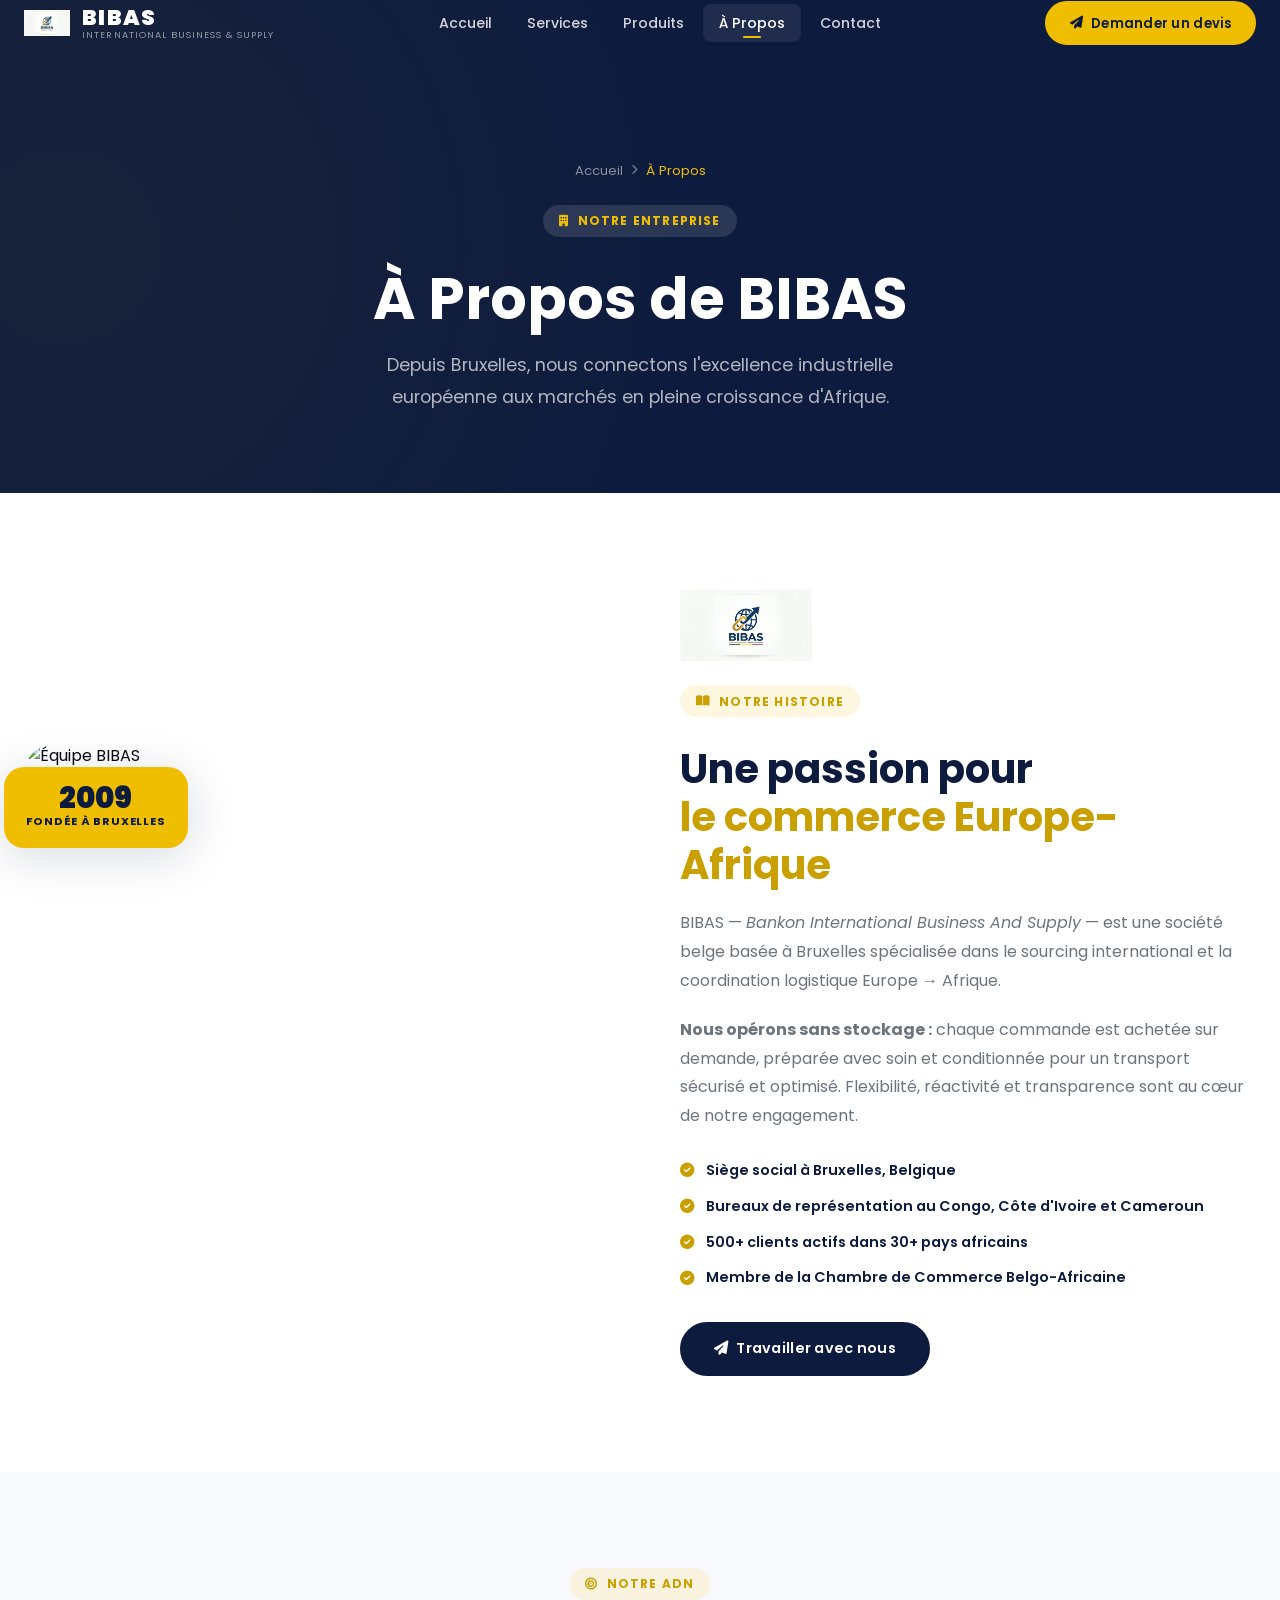
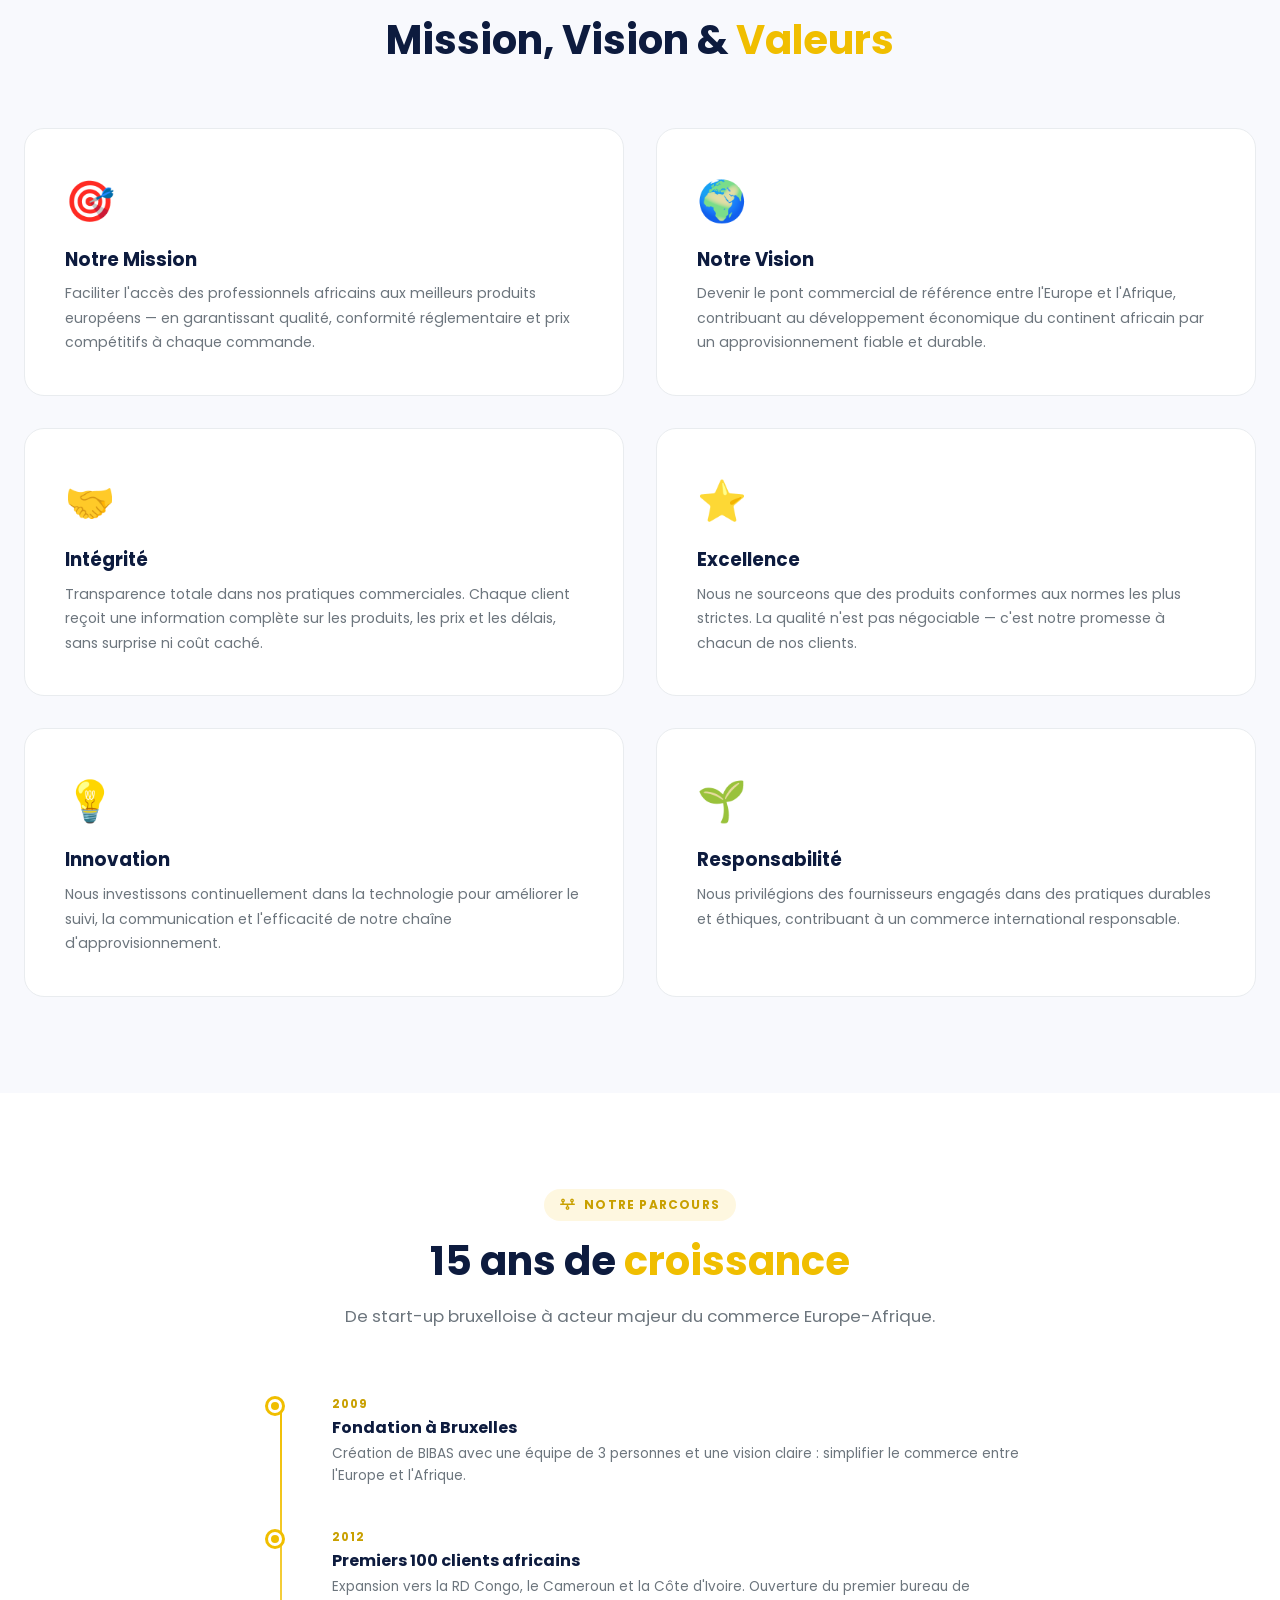
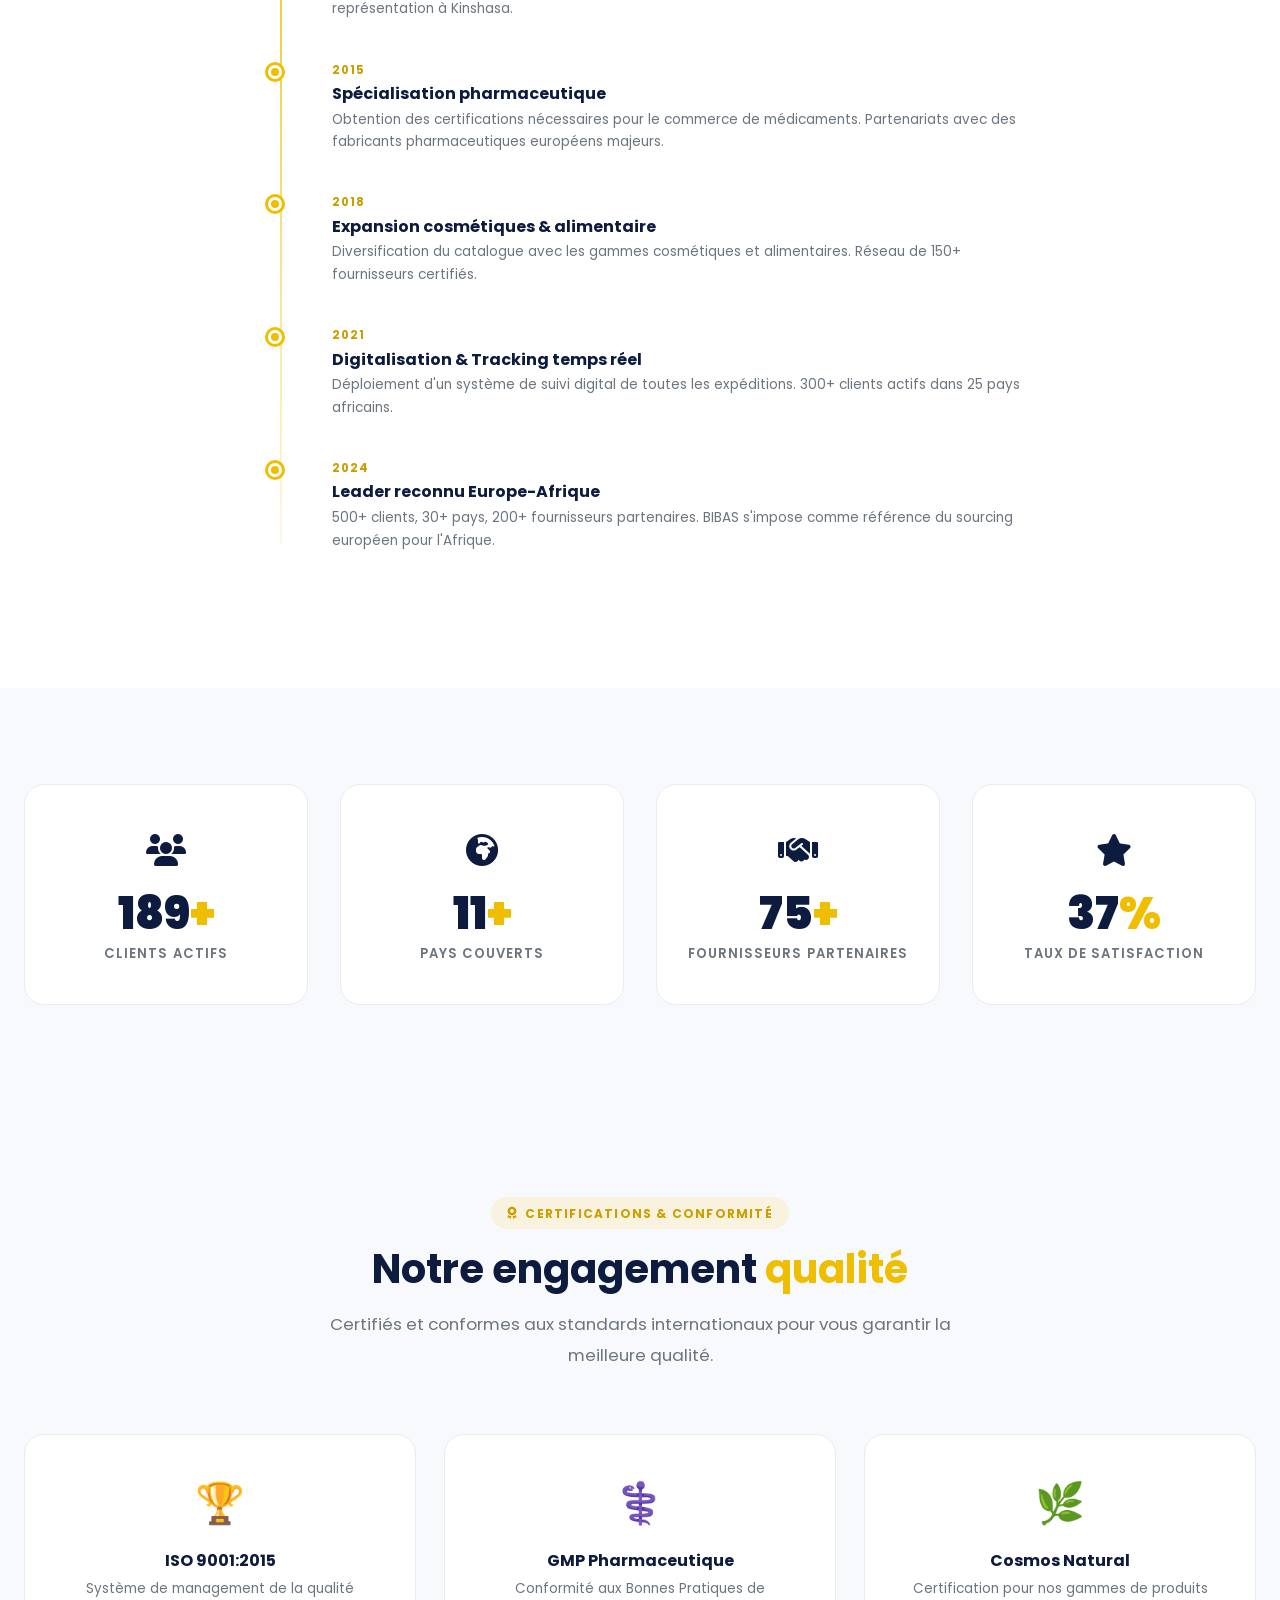
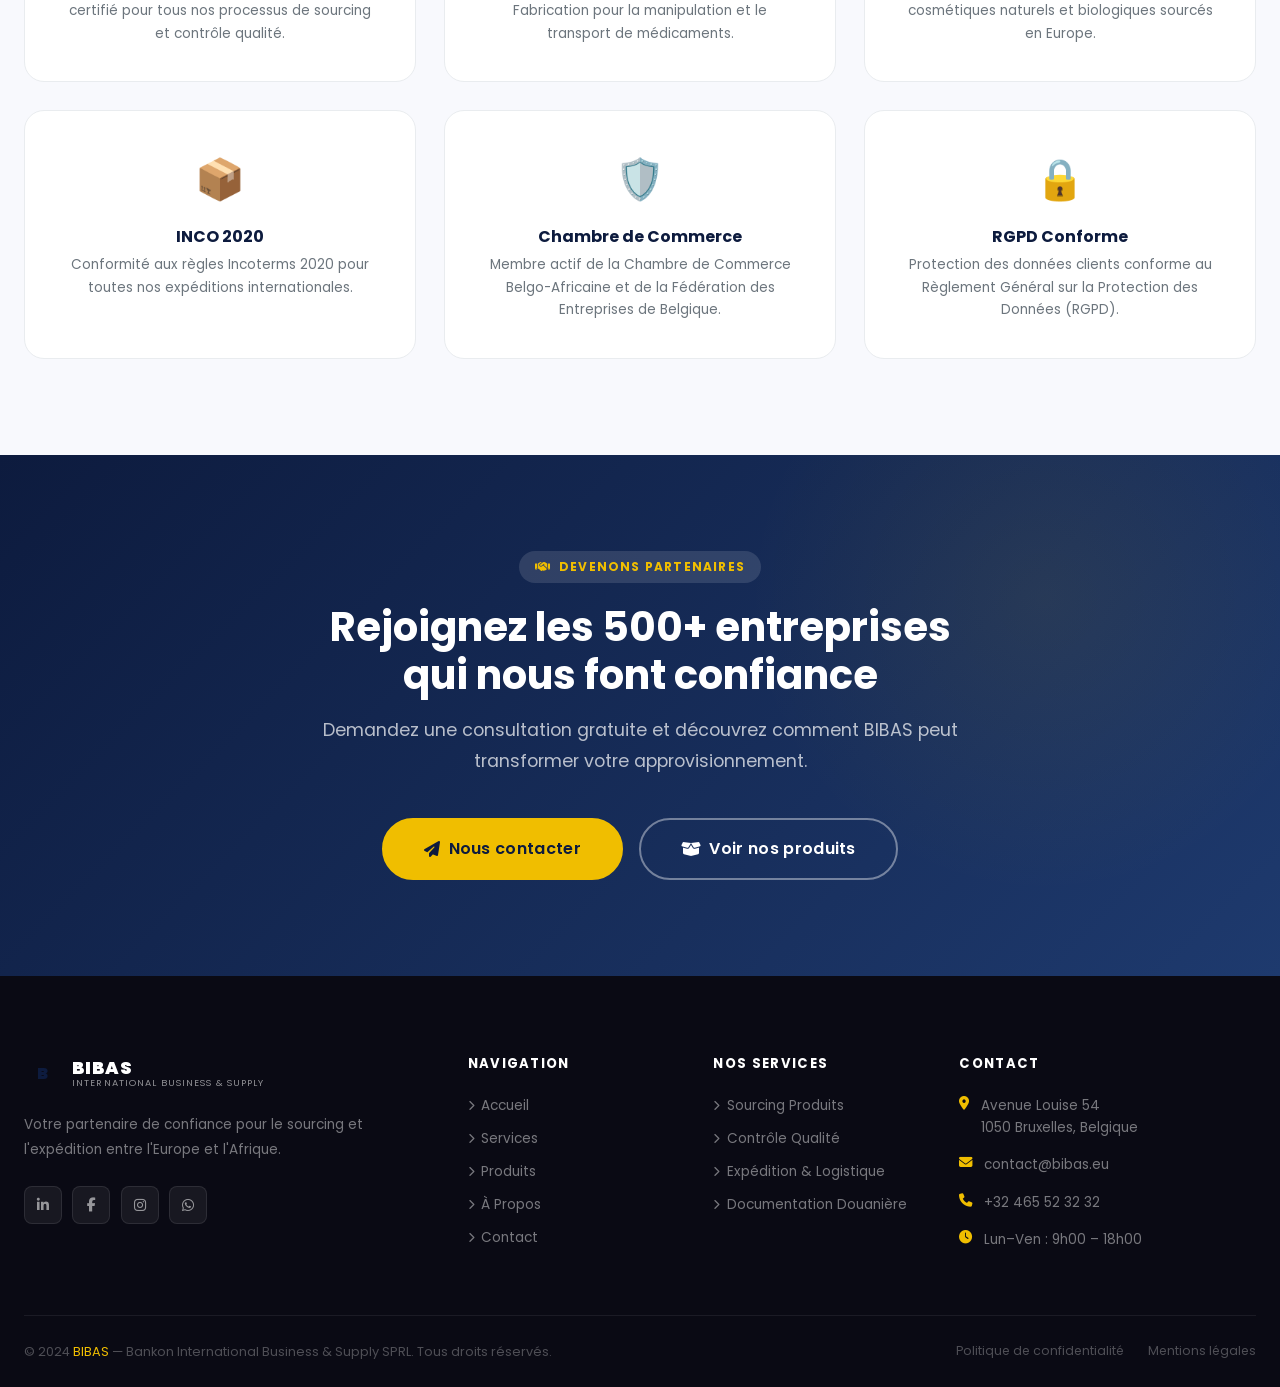
==== commit b3aa1ad5: "modifier le logo" ====
--- a/a-propos.html
+++ b/a-propos.html
@@ -83,7 +83,7 @@
     <div class="container">
       <div class="header-inner">
         <a href="index.html" class="logo">
-          <div class="logo-mark">B</div>
+          <div class="logo-mark"><img src="photo/logo_bibas_white.jpeg" alt="Logo BIBAS"></div>
           <div class="logo-text">
             <span class="logo-name">BIBAS</span>
             <span class="logo-tagline">International Business & Supply</span>
@@ -144,7 +144,7 @@
         </div>
 
         <div>
-          <img src="photo/logo_bibas_blue.jpeg" alt="Logo BIBAS" style="height:72px; width:auto; object-fit:contain; margin-bottom:1.5rem;">
+          <img src="photo/logo_bibas_white.jpeg" alt="Logo BIBAS" style="height:72px; width:auto; object-fit:contain; margin-bottom:1.5rem;">
           <div class="section-tag"><i class="fa-solid fa-book-open"></i> Notre Histoire</div>
           <h2 style="margin-top:0.75rem">Une passion pour<br><span style="color:var(--yellow-dark)">le commerce Europe-Afrique</span></h2>
           <p style="margin:1.25rem 0;">BIBAS — <em>Bankon International Business And Supply</em> — est une société belge basée à Bruxelles spécialisée dans le sourcing international et la coordination logistique Europe → Afrique.</p>
--- a/css/style.css
+++ b/css/style.css
@@ -227,7 +227,6 @@
 .logo-mark {
   width: 46px;
   height: 46px;
-  background: var(--yellow);
   border-radius: var(--radius-sm);
   display: flex;
   align-items: center;
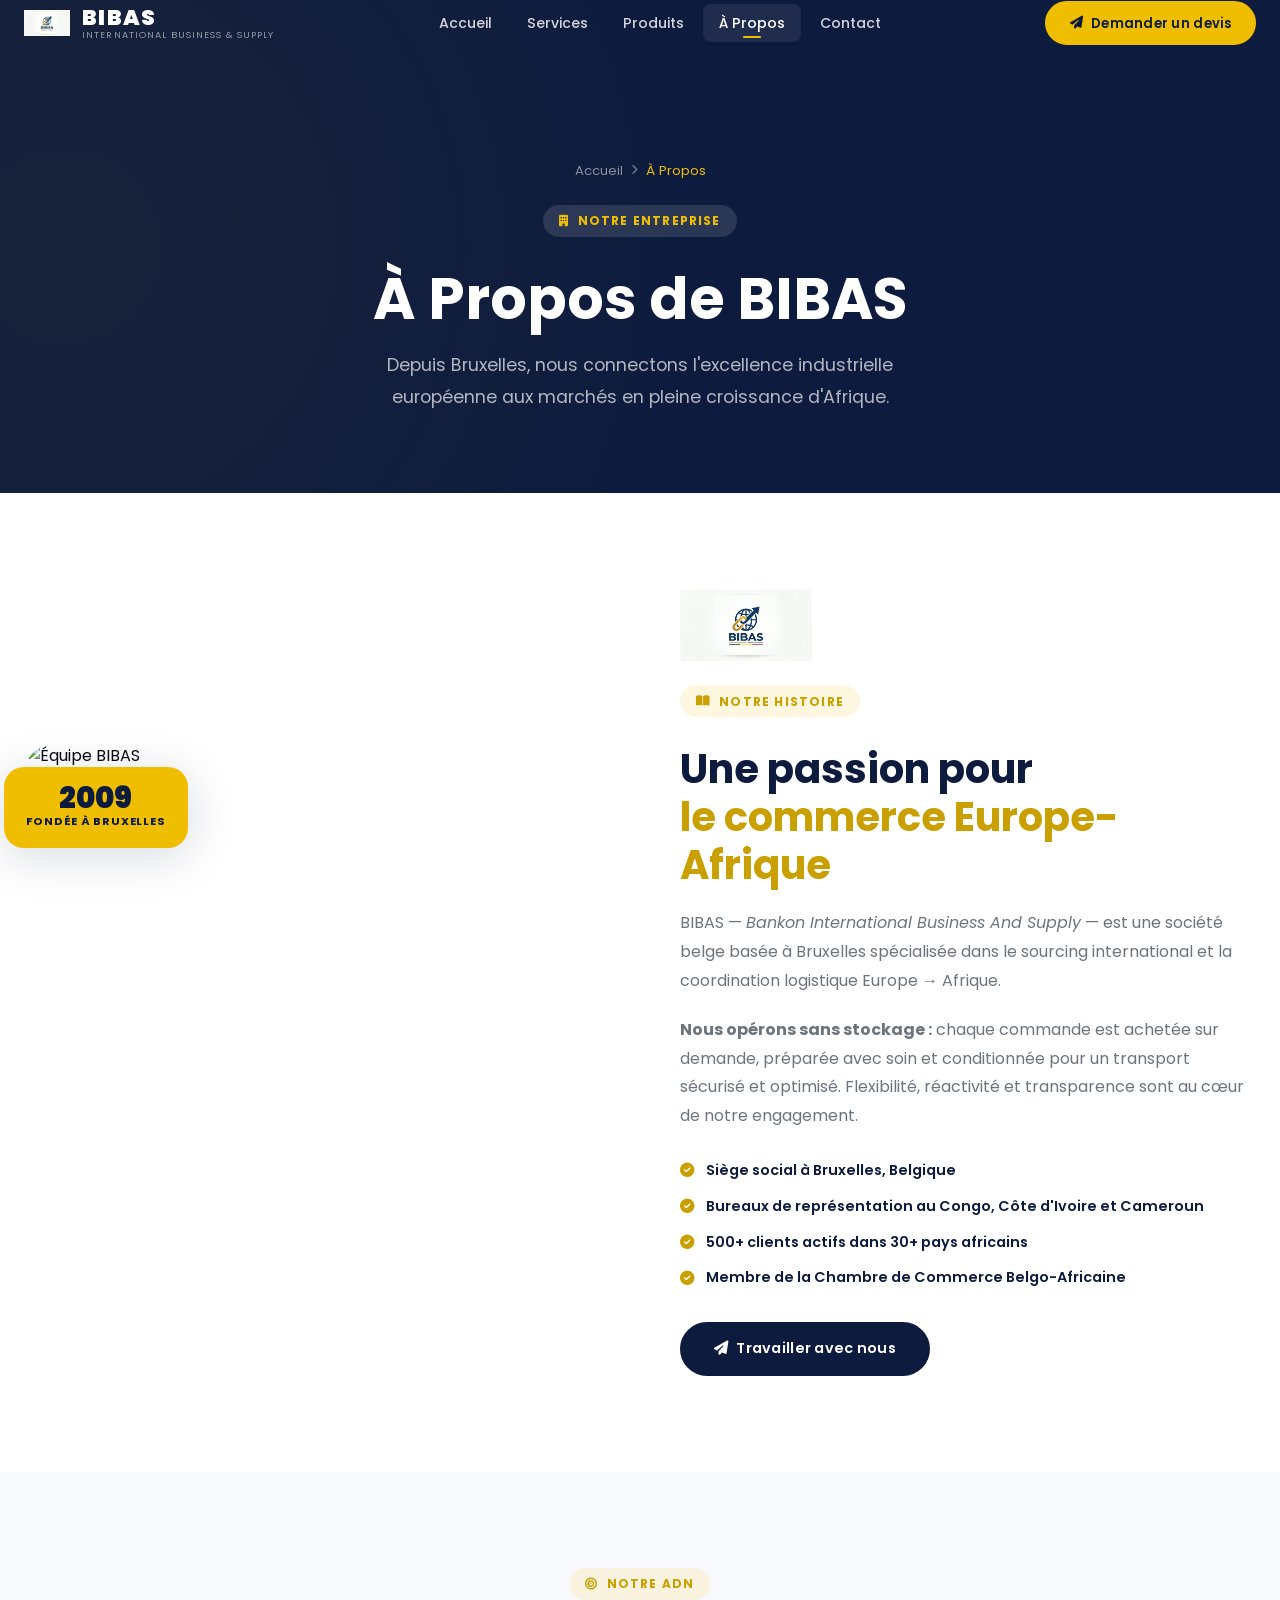
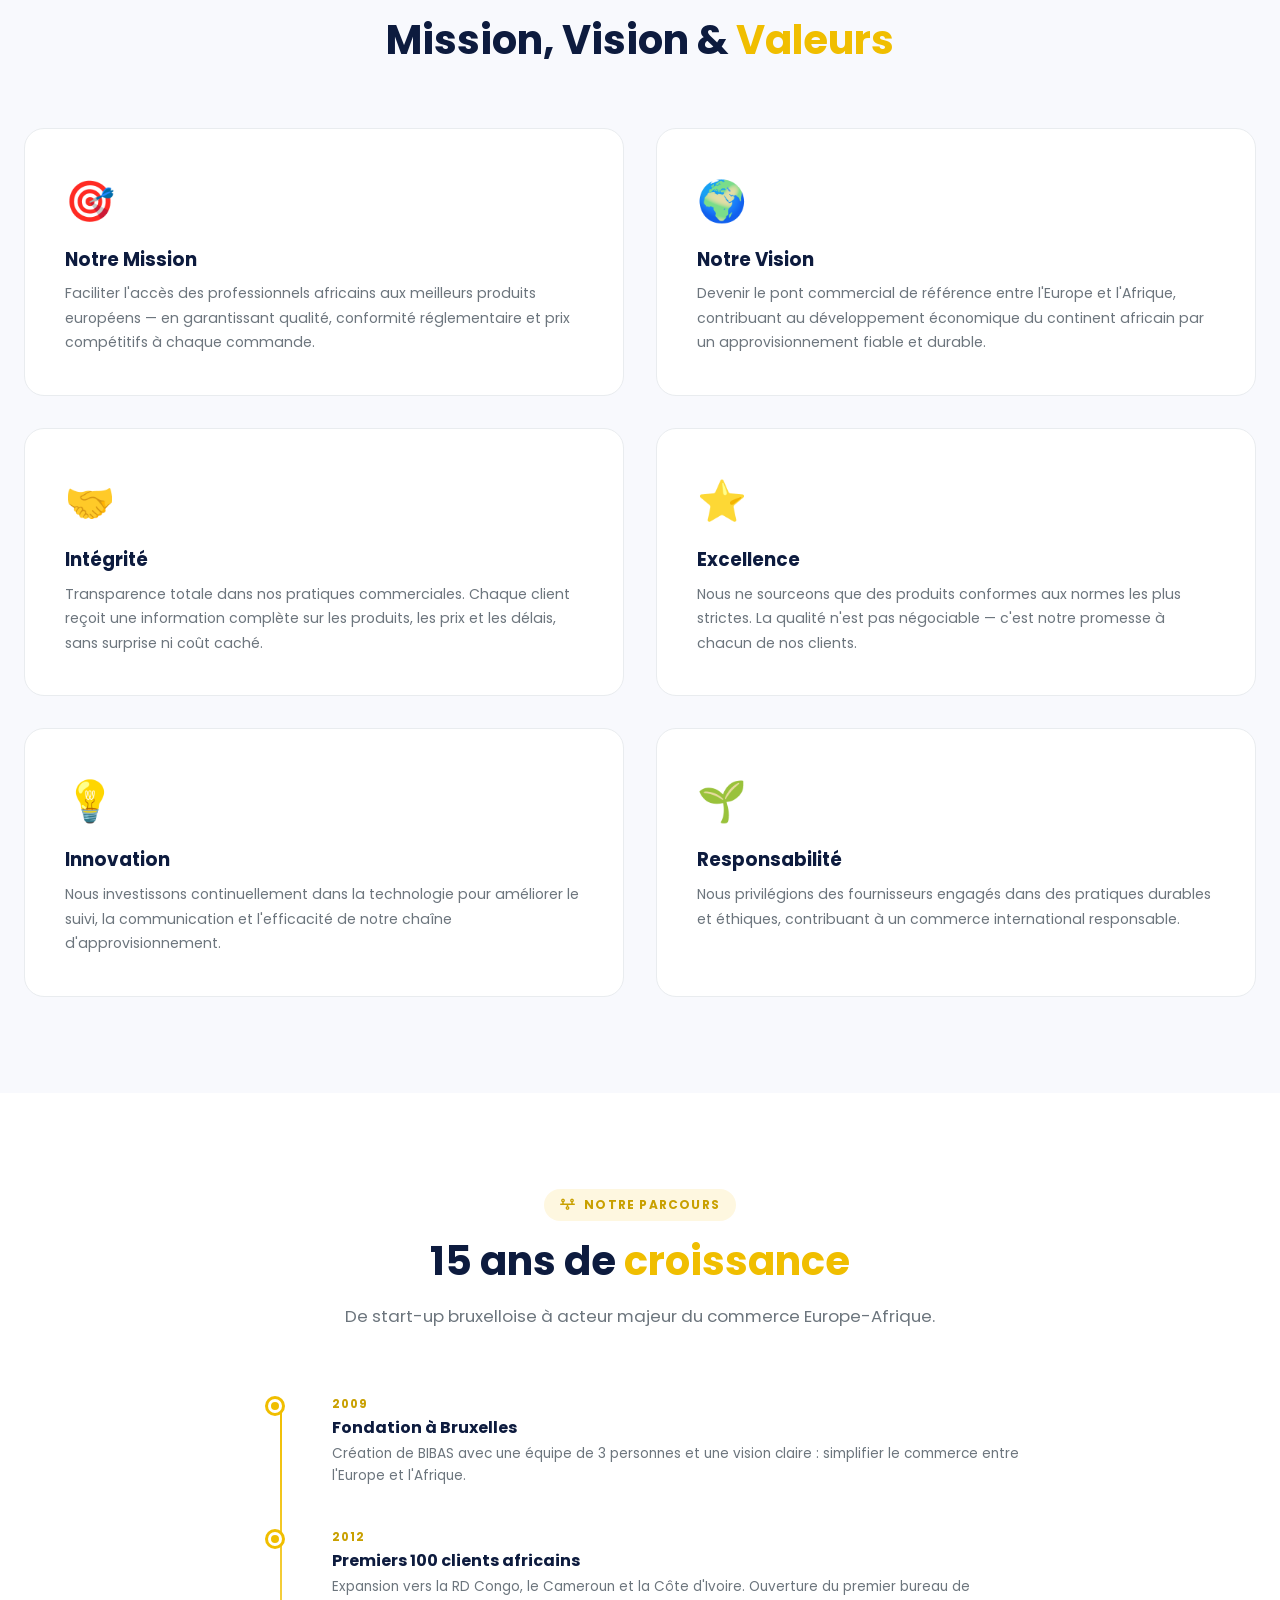
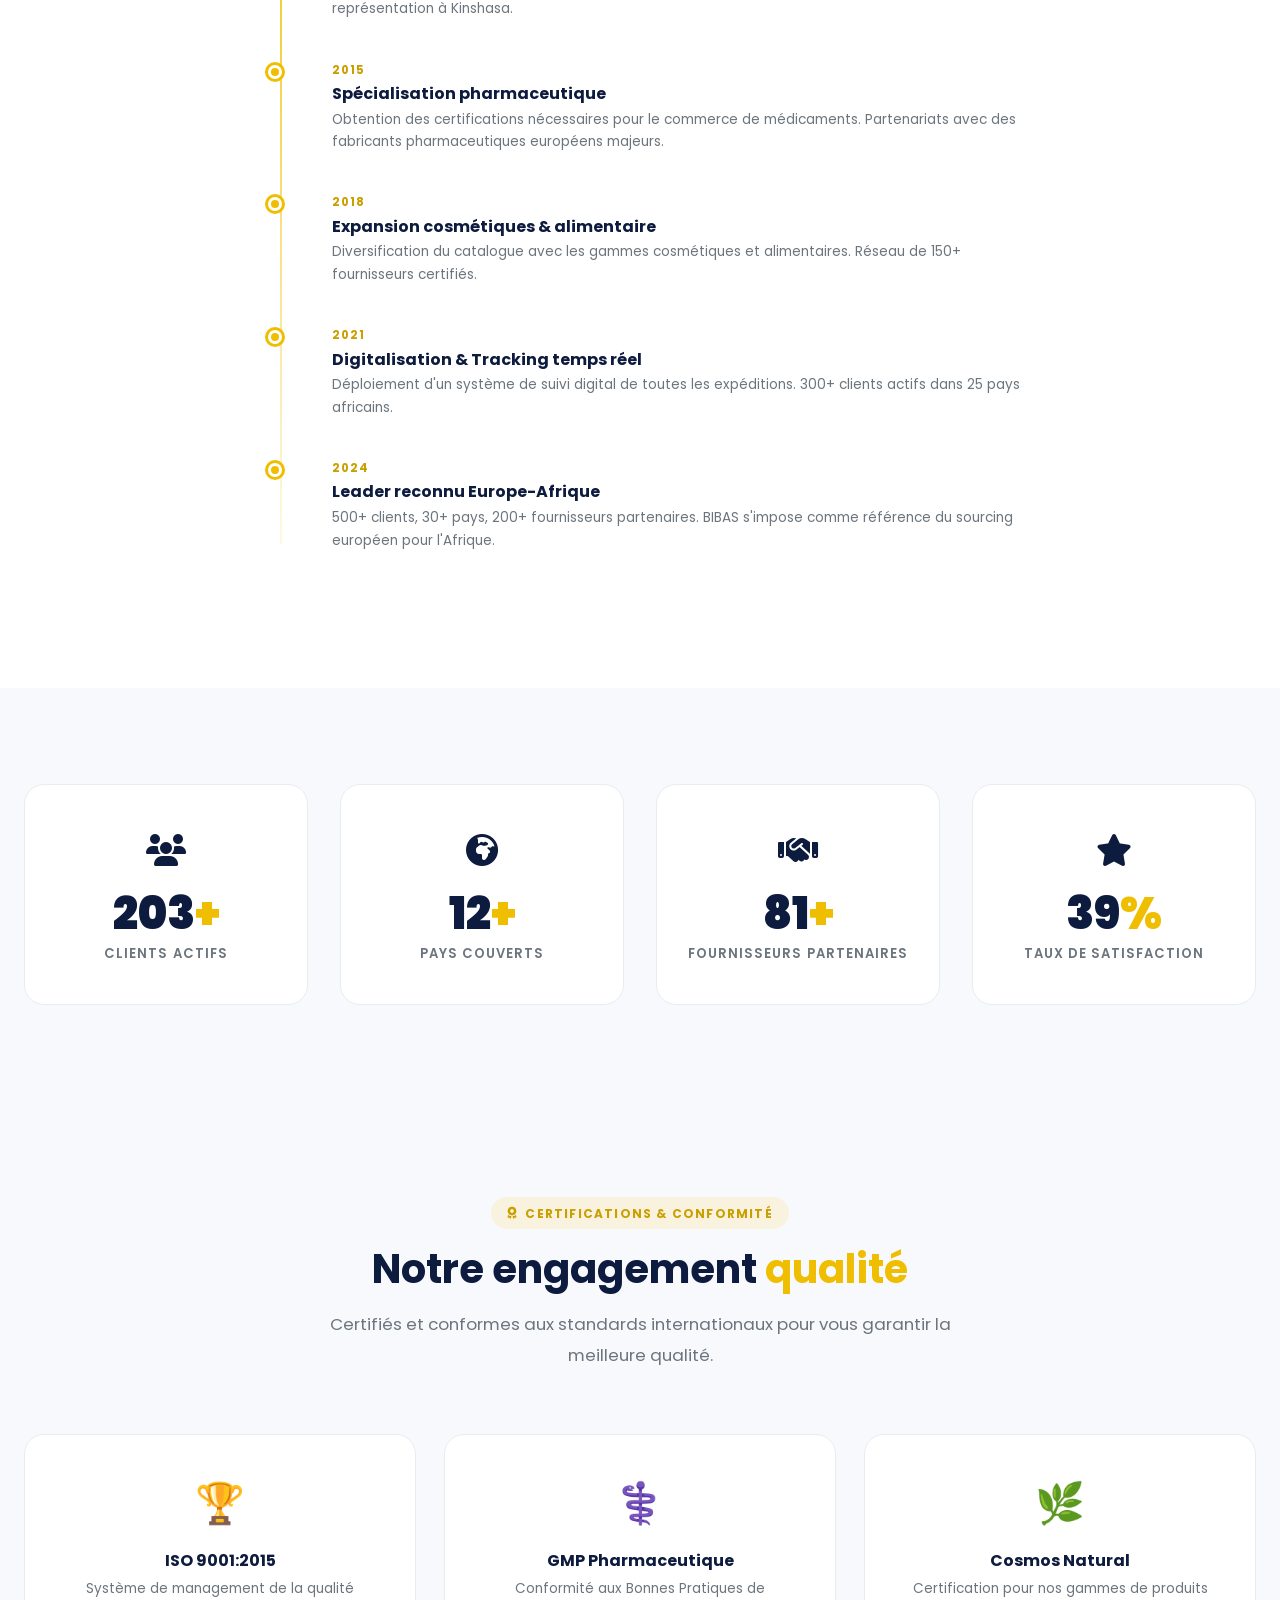
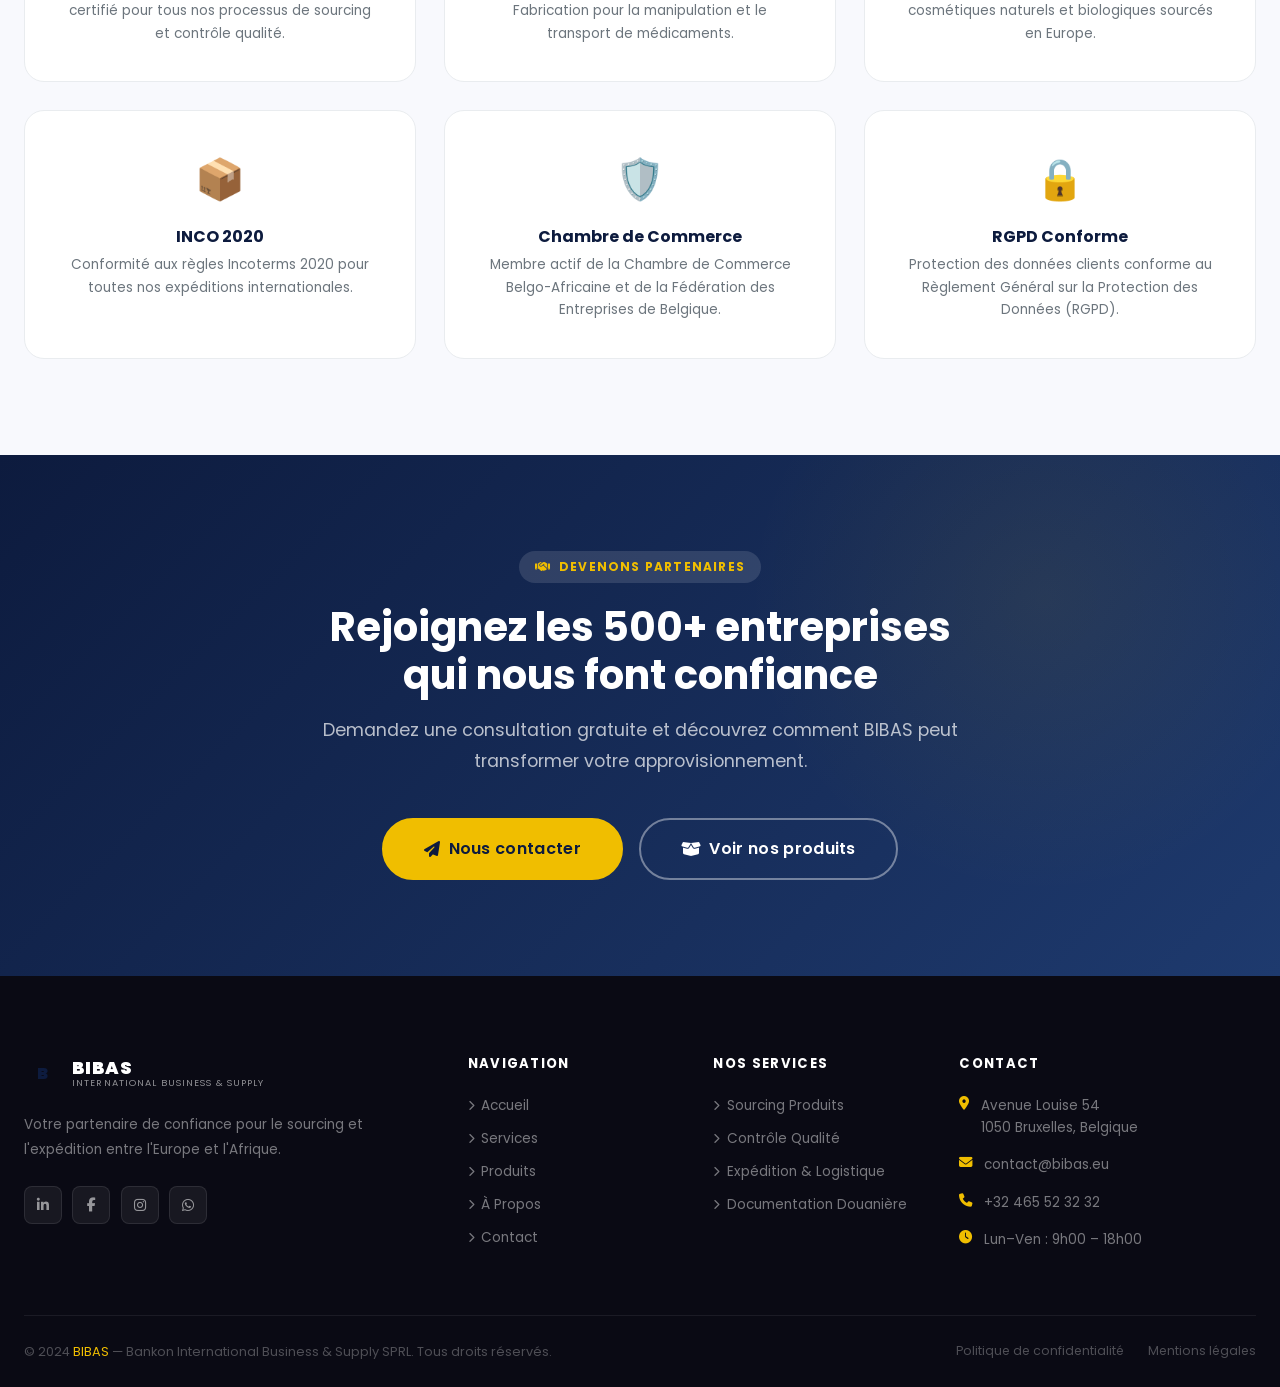
==== commit b9f03c75: "add logo navigateur" ====
--- a/a-propos.html
+++ b/a-propos.html
@@ -10,6 +10,7 @@
   <link href="https://fonts.googleapis.com/css2?family=Poppins:wght@300;400;500;600;700;800;900&display=swap" rel="stylesheet">
   <link rel="stylesheet" href="https://cdnjs.cloudflare.com/ajax/libs/font-awesome/6.5.0/css/all.min.css">
   <link rel="stylesheet" href="css/style.css">
+  <link rel="icon" href="photo/logo_bibas_white.jpeg" type="image/jpeg">
   <style>
     .timeline {
       position: relative;
